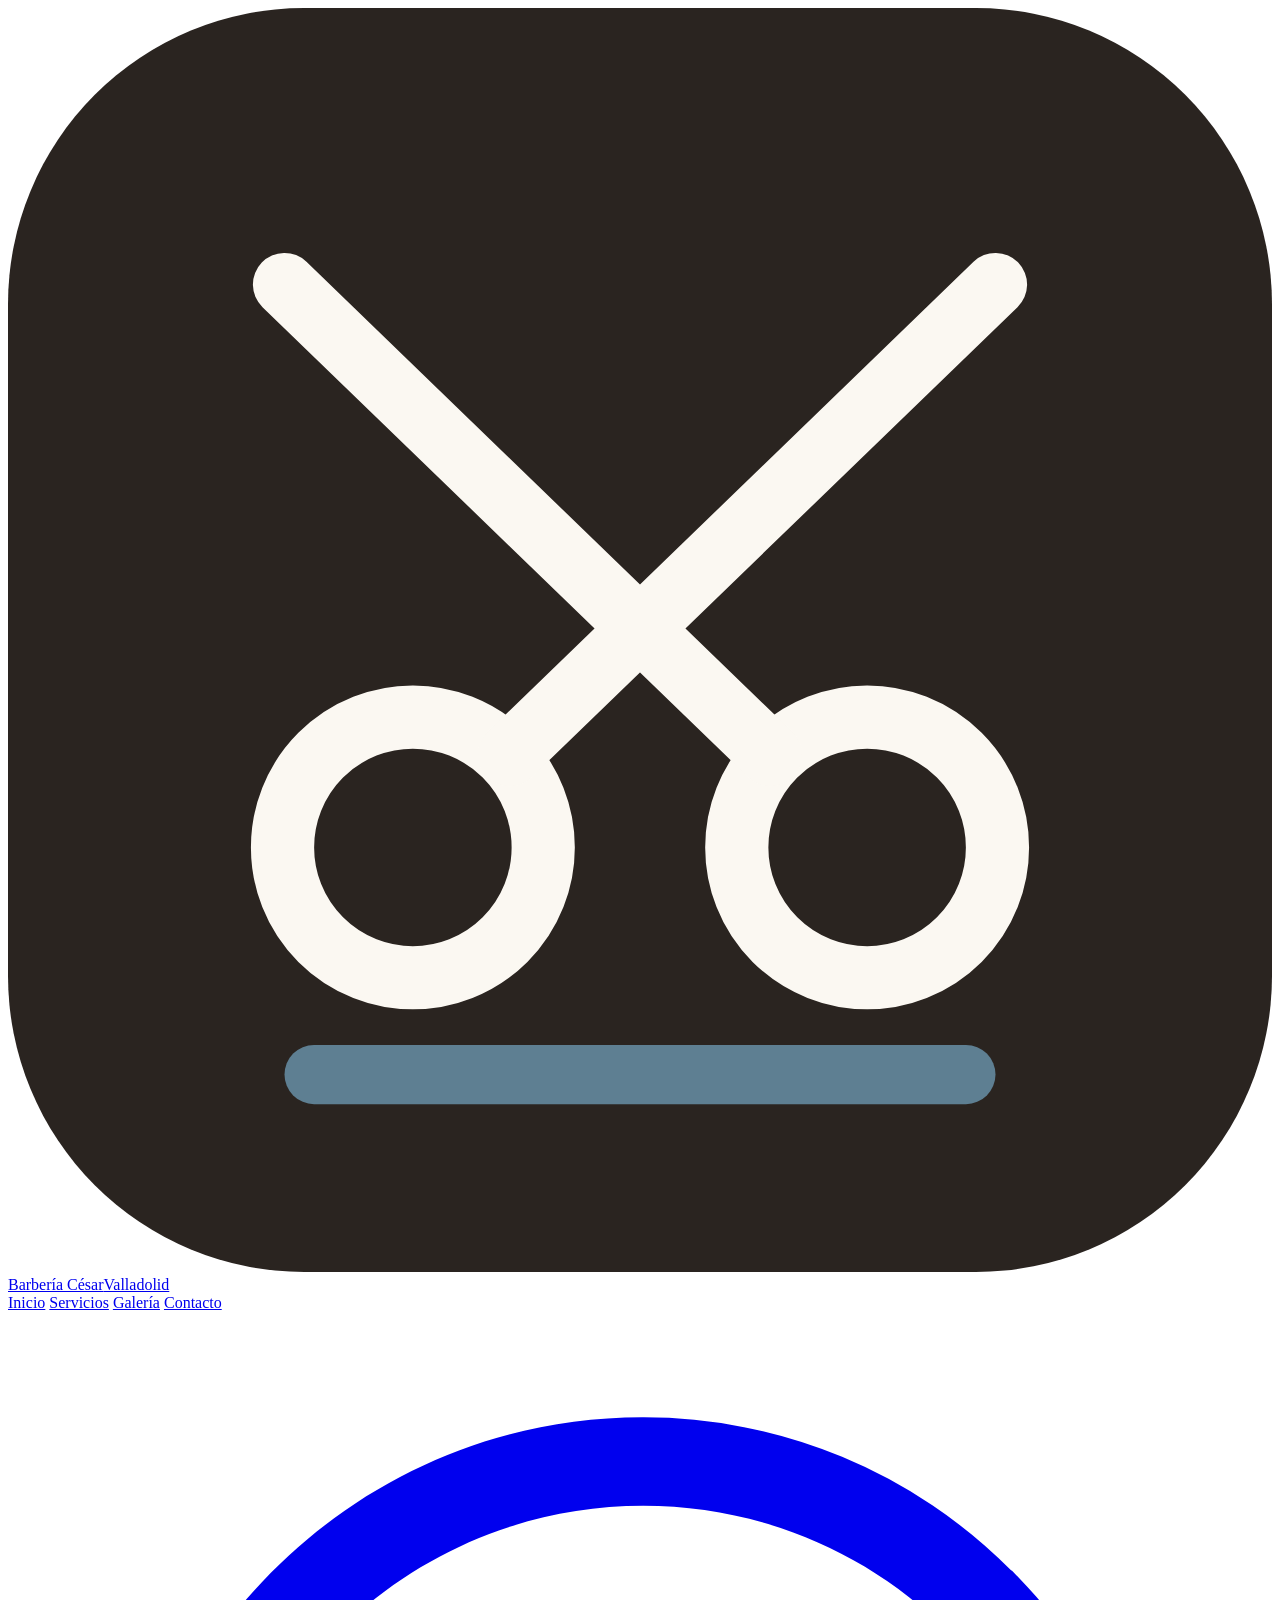
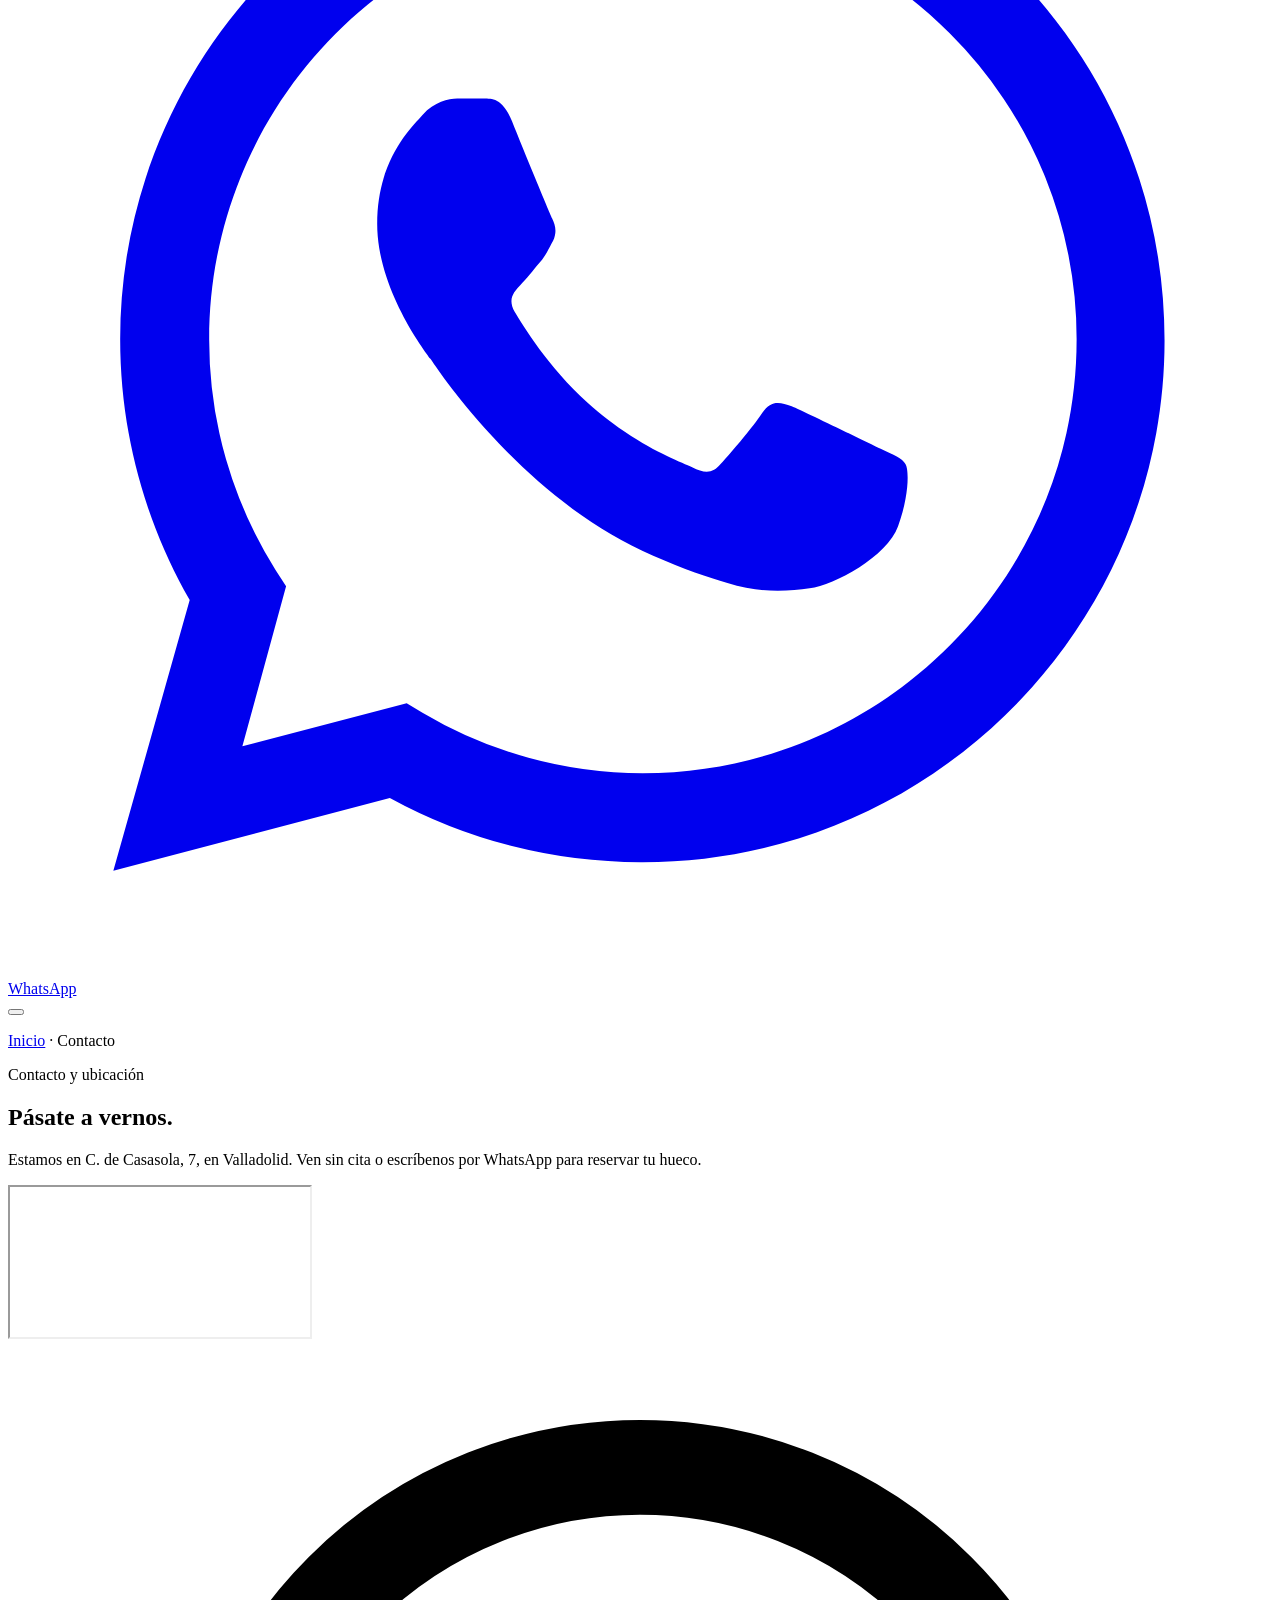
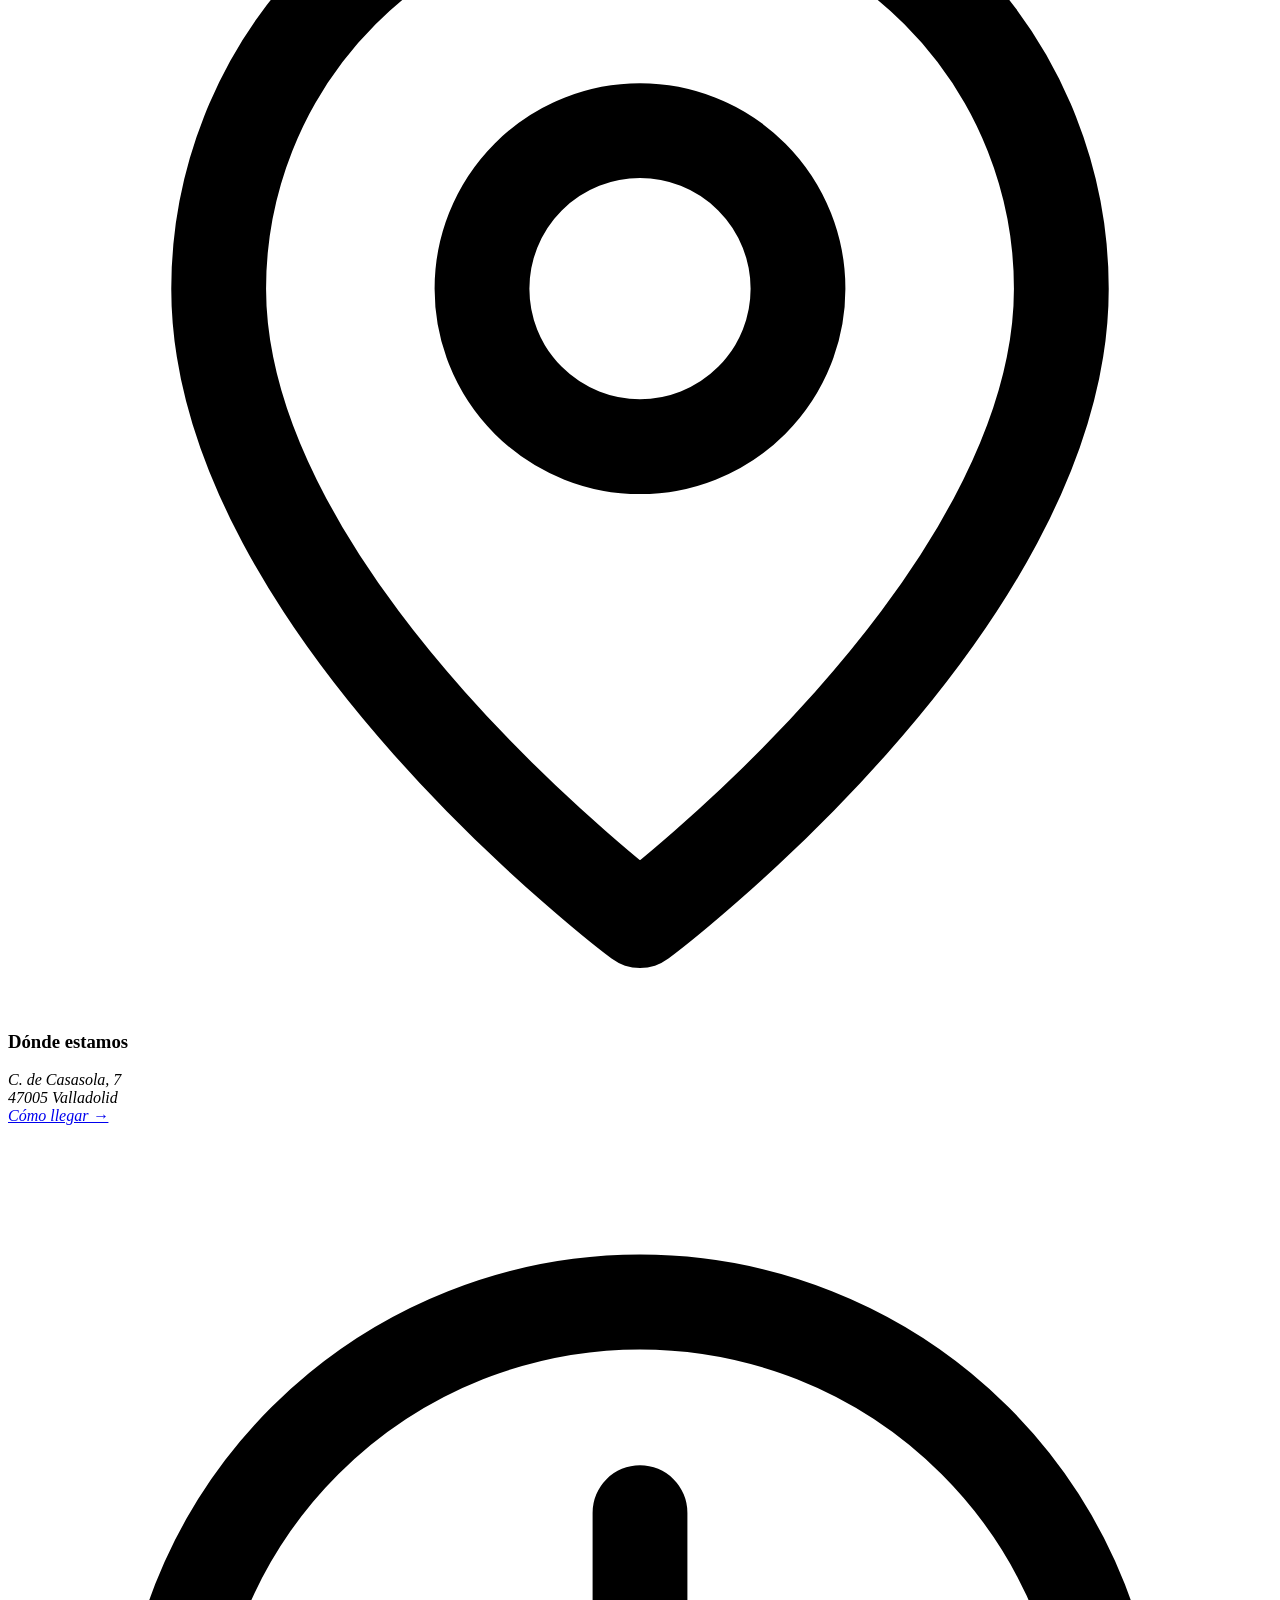
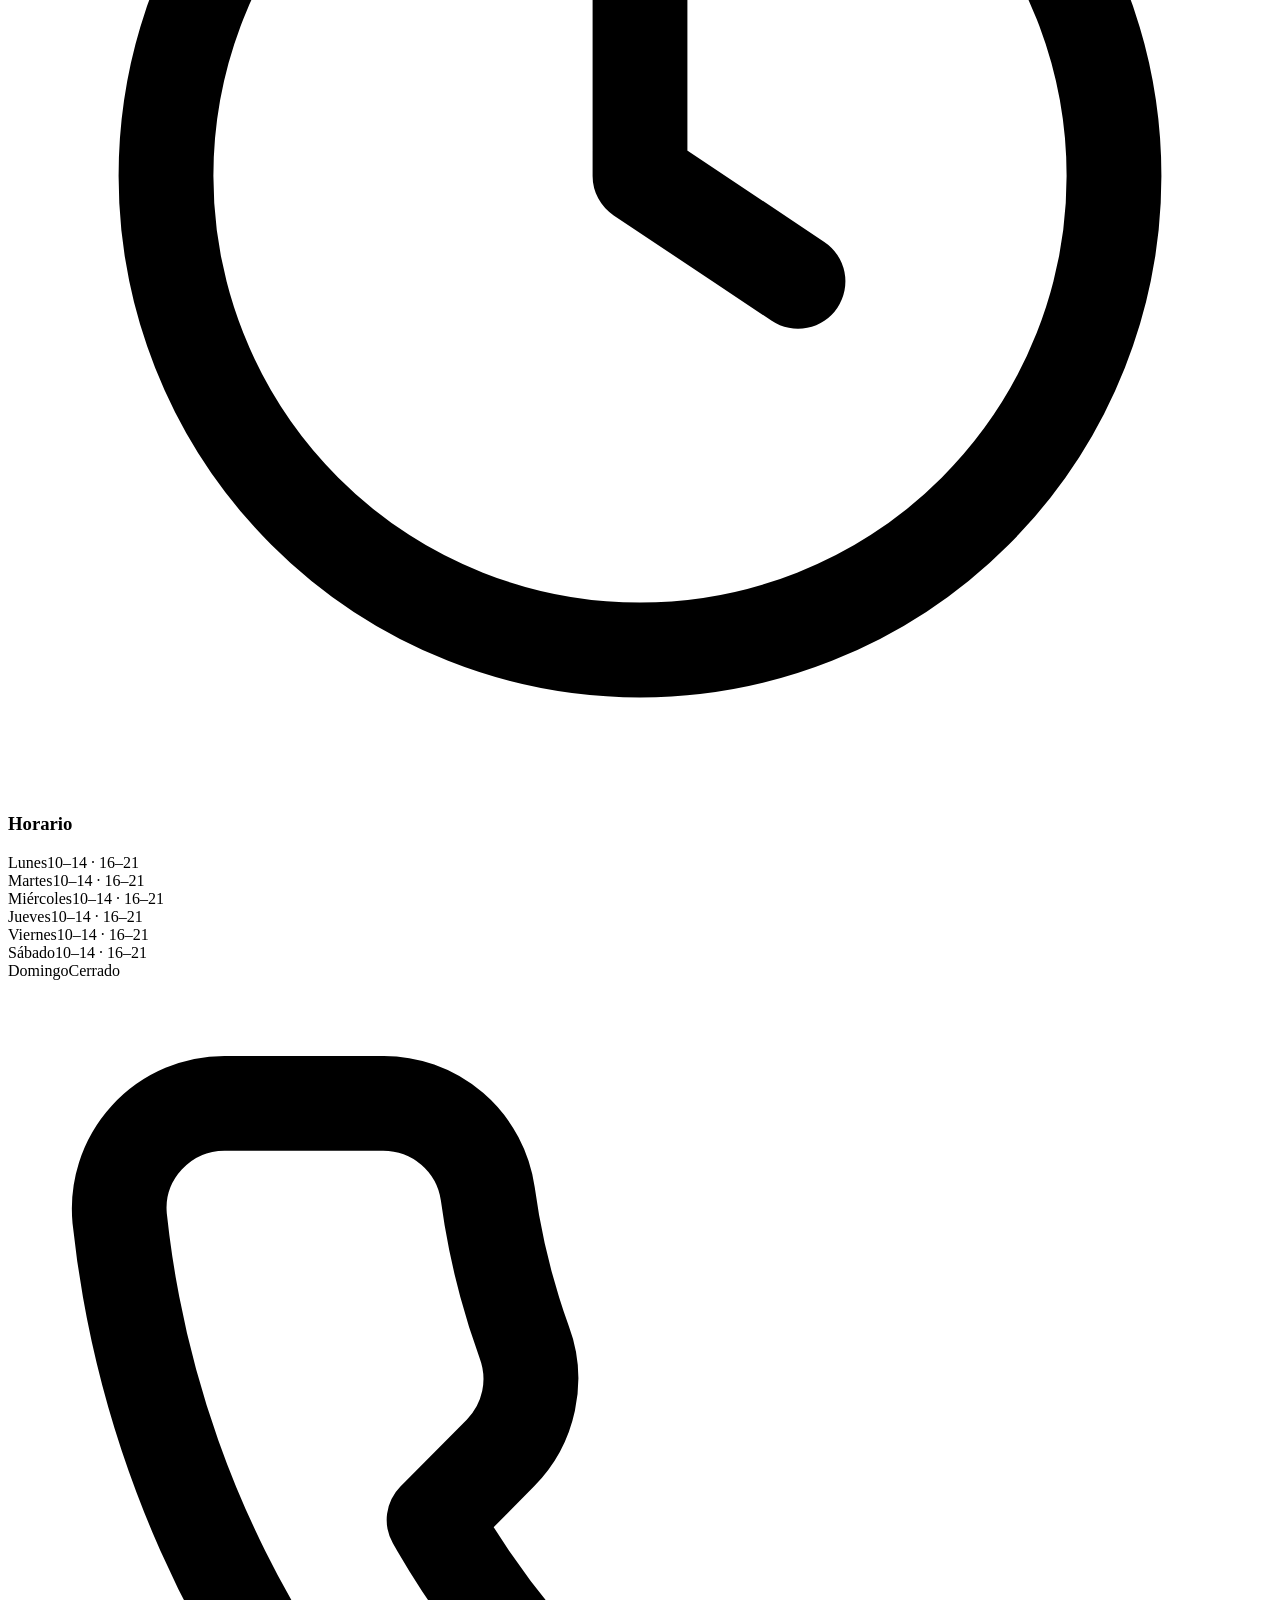
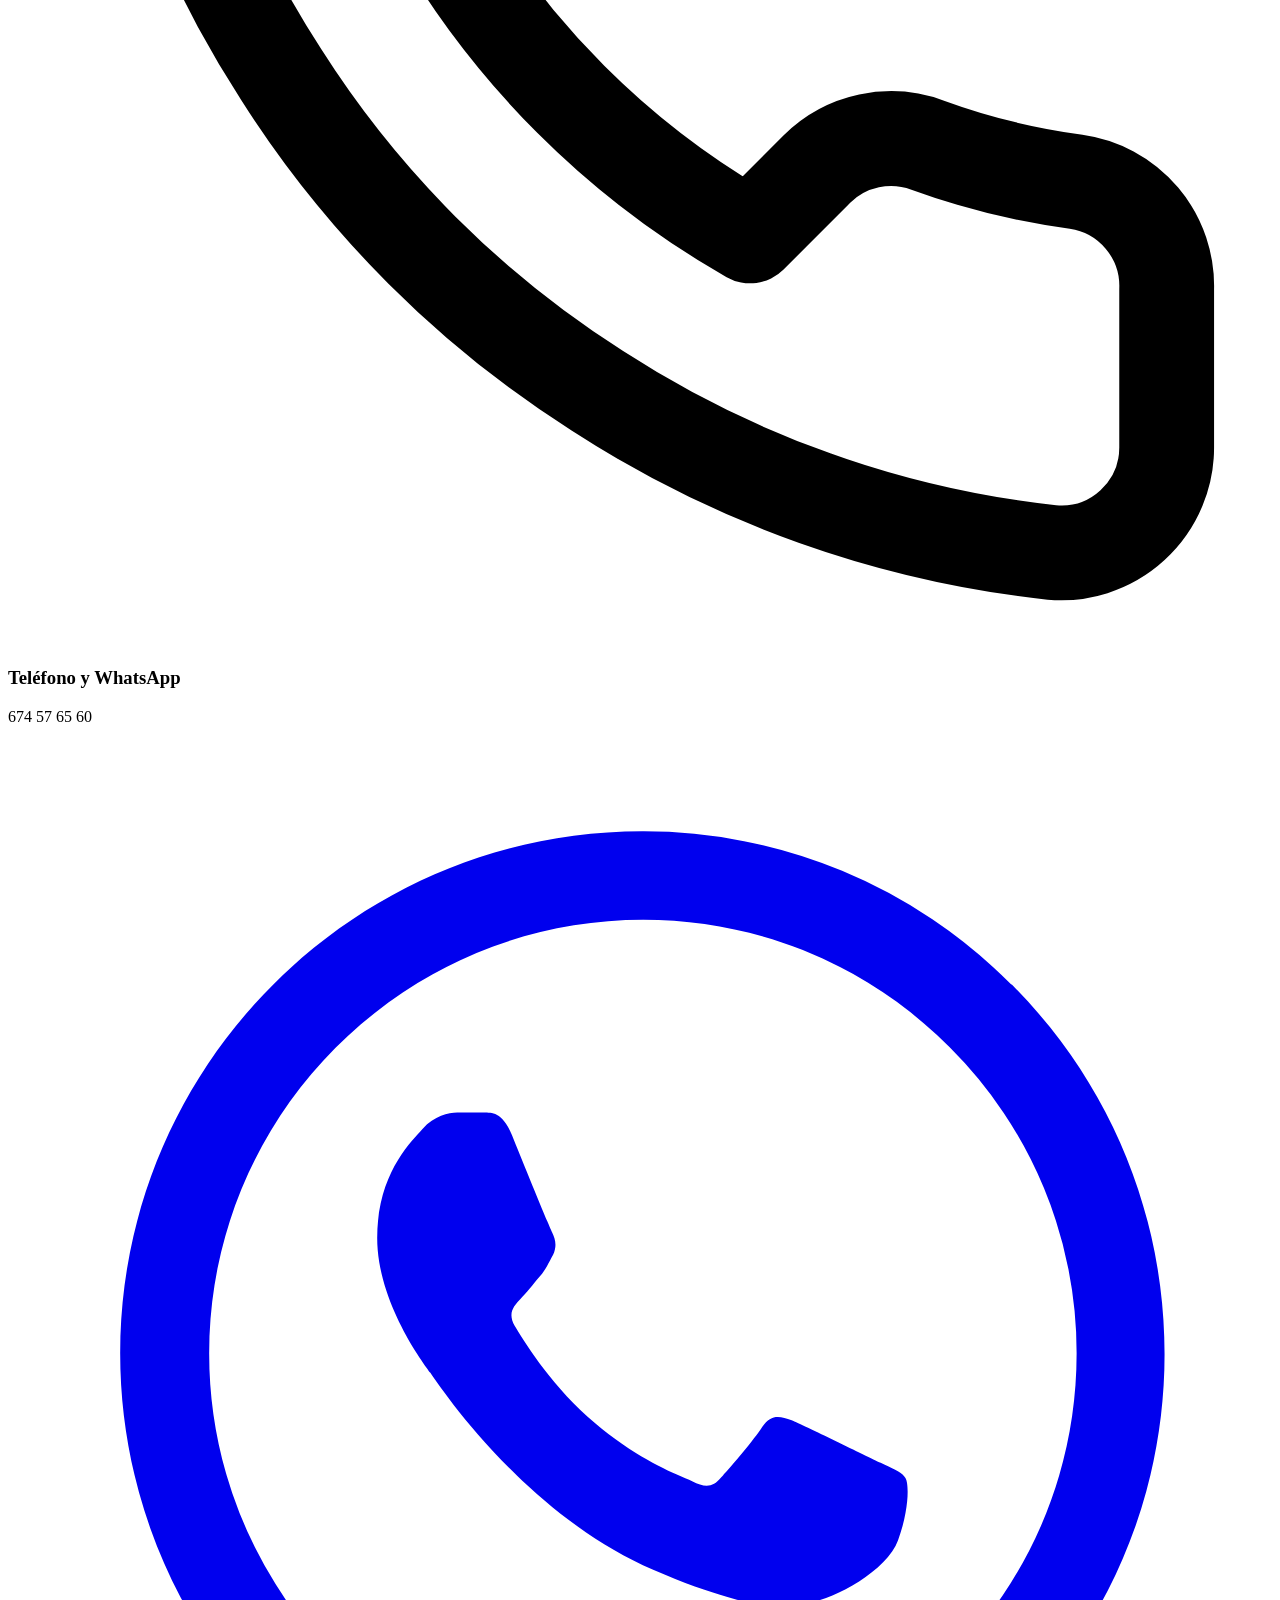
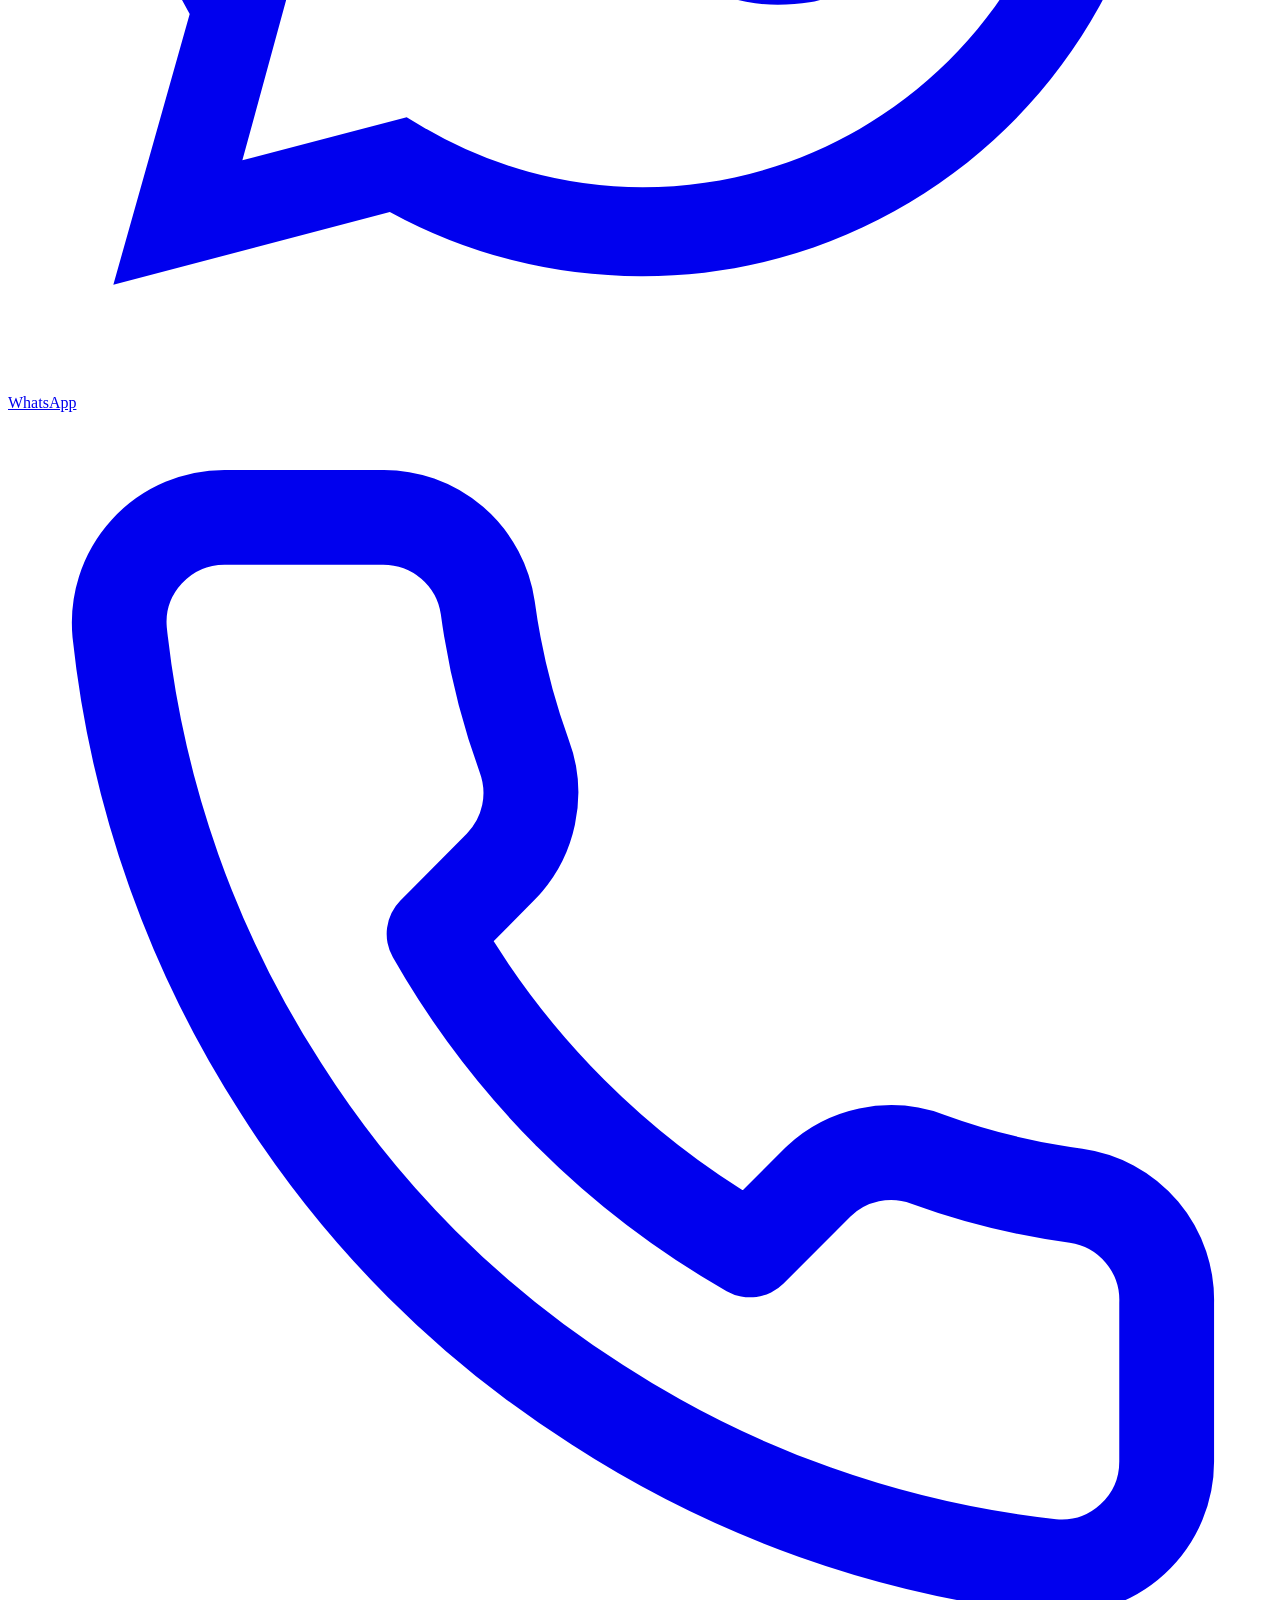
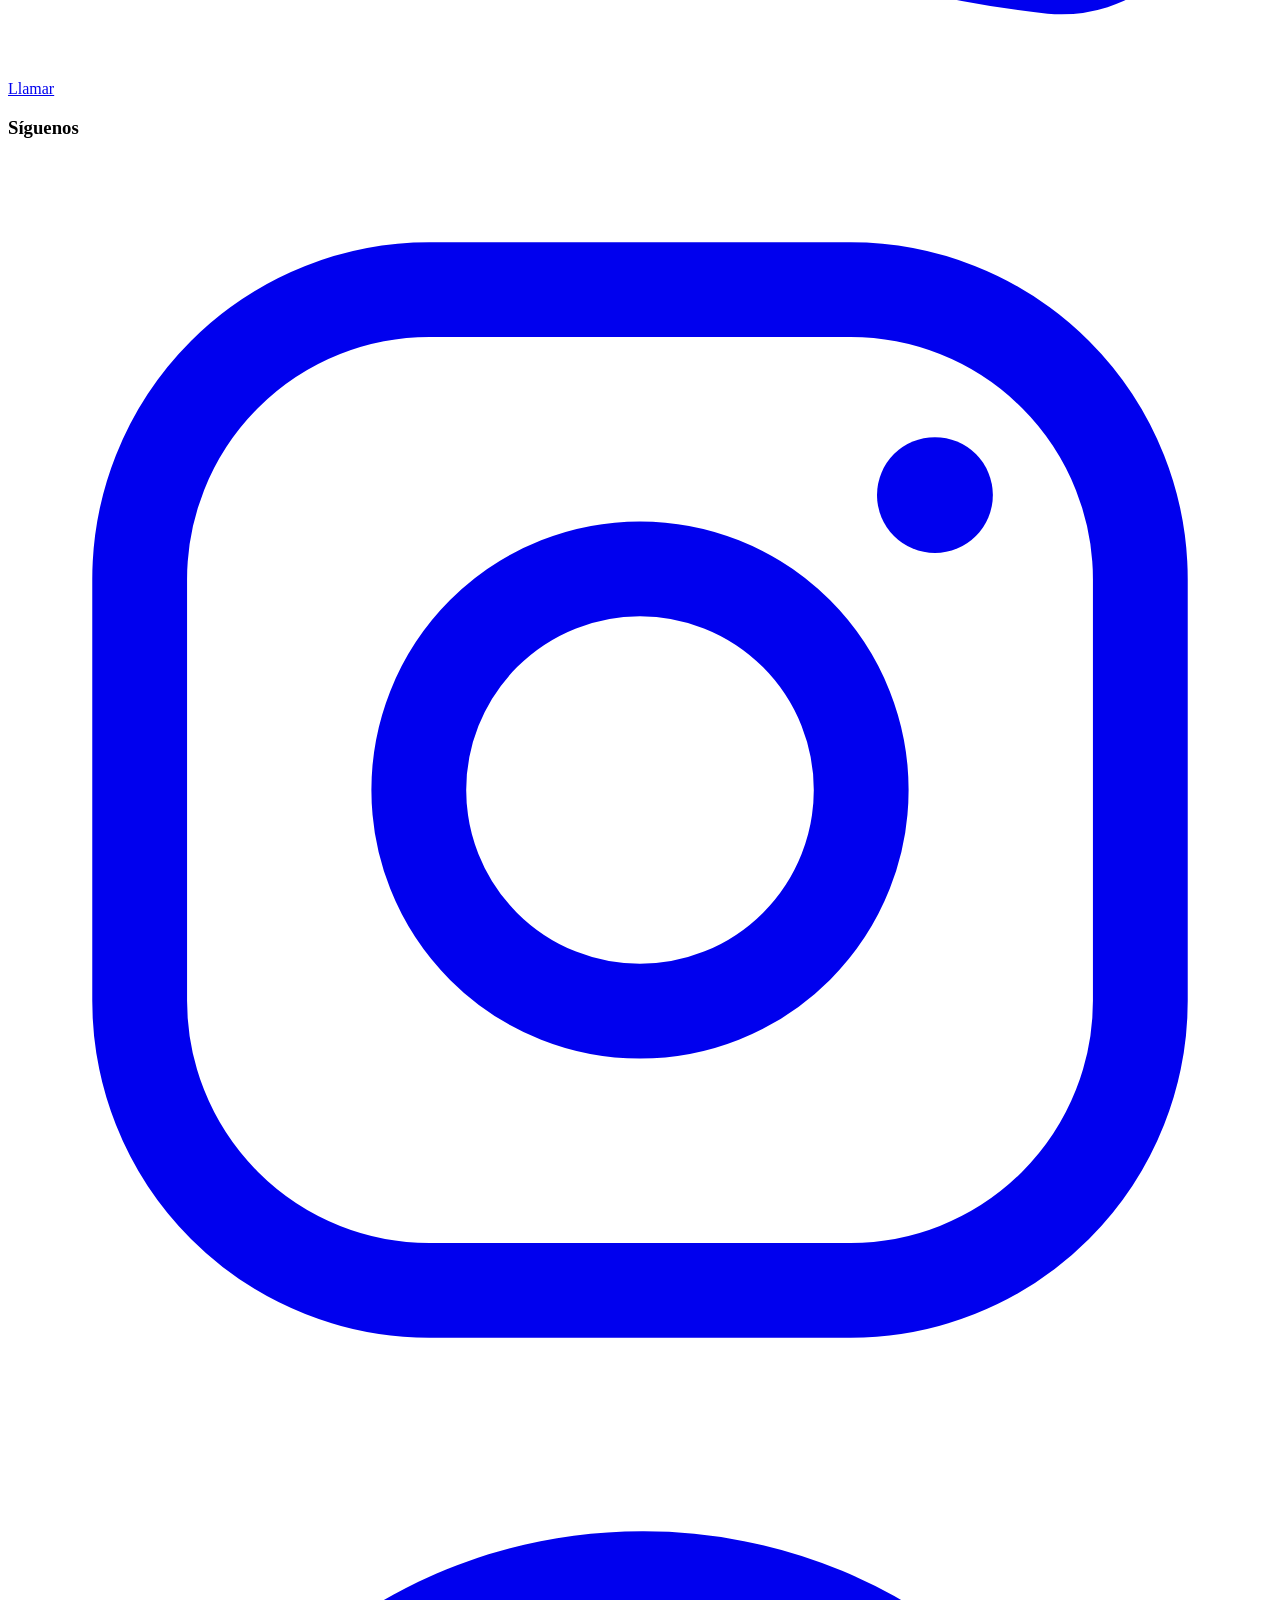
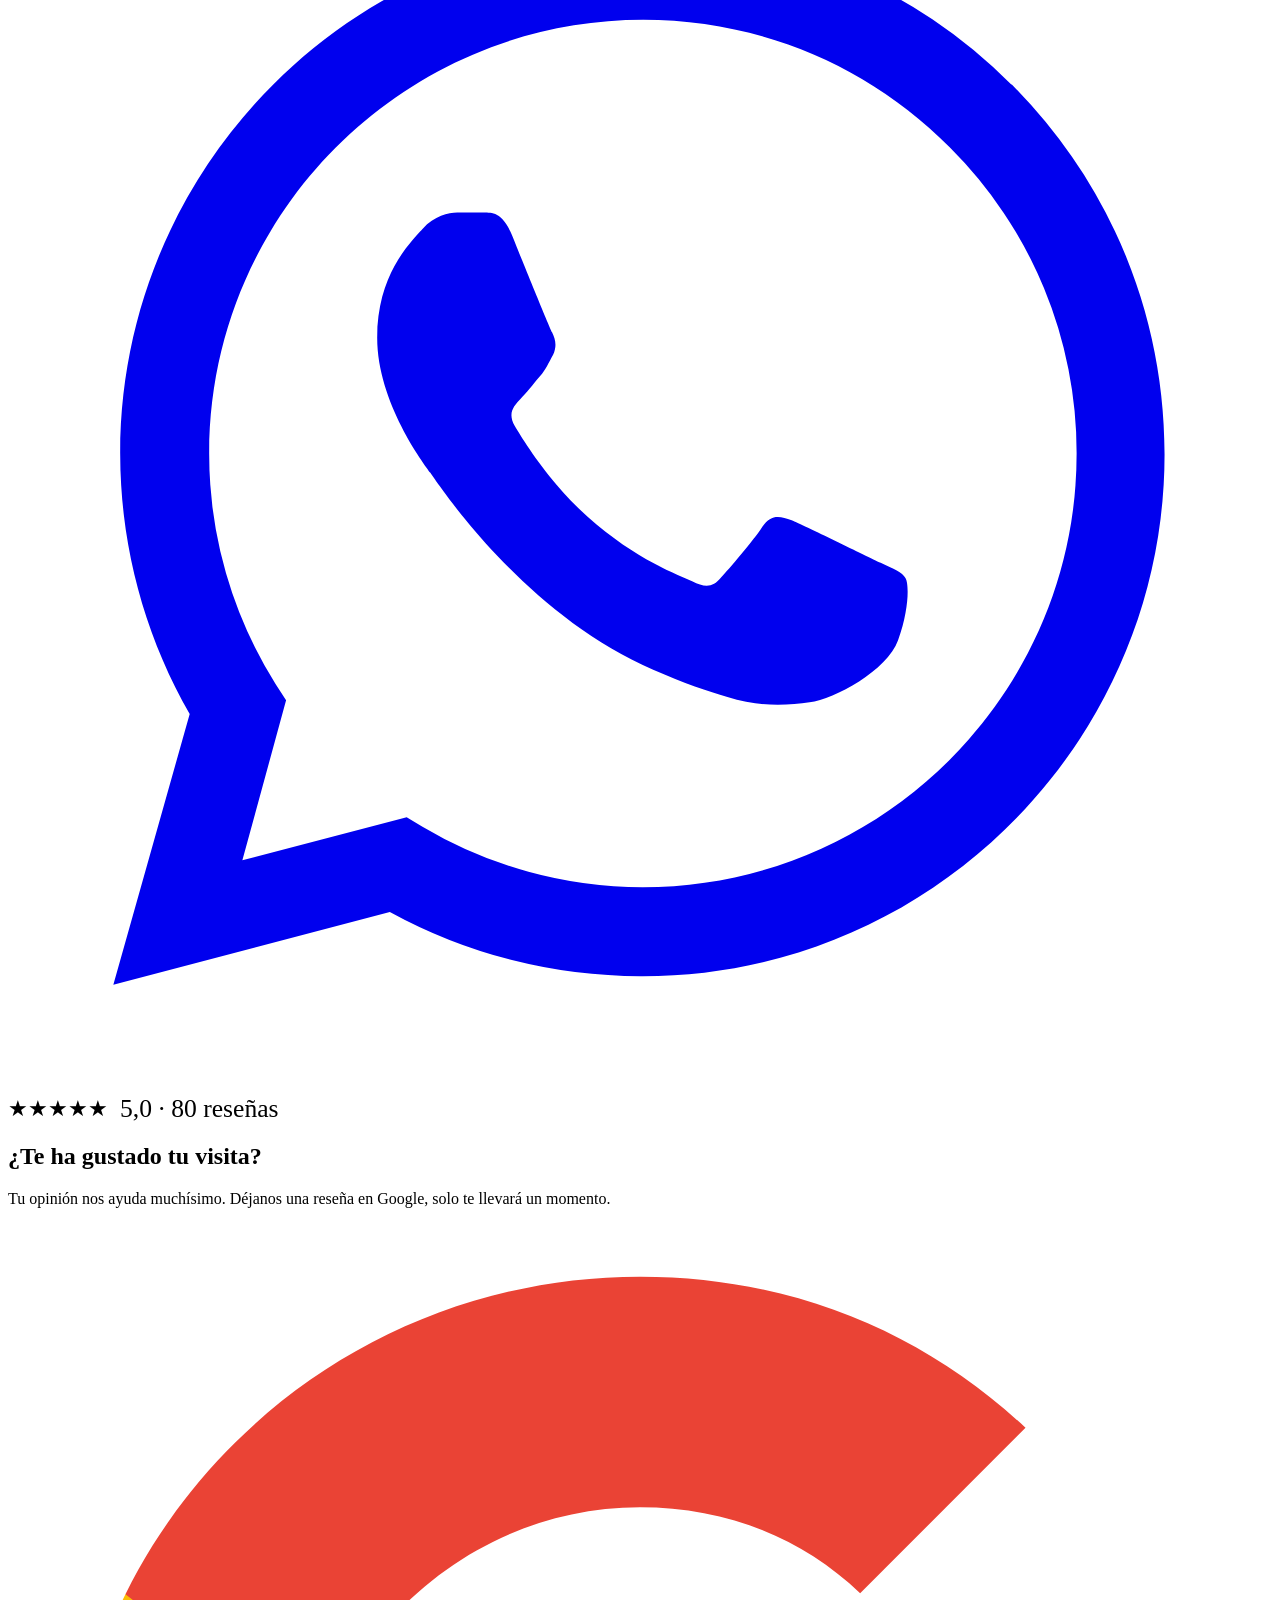
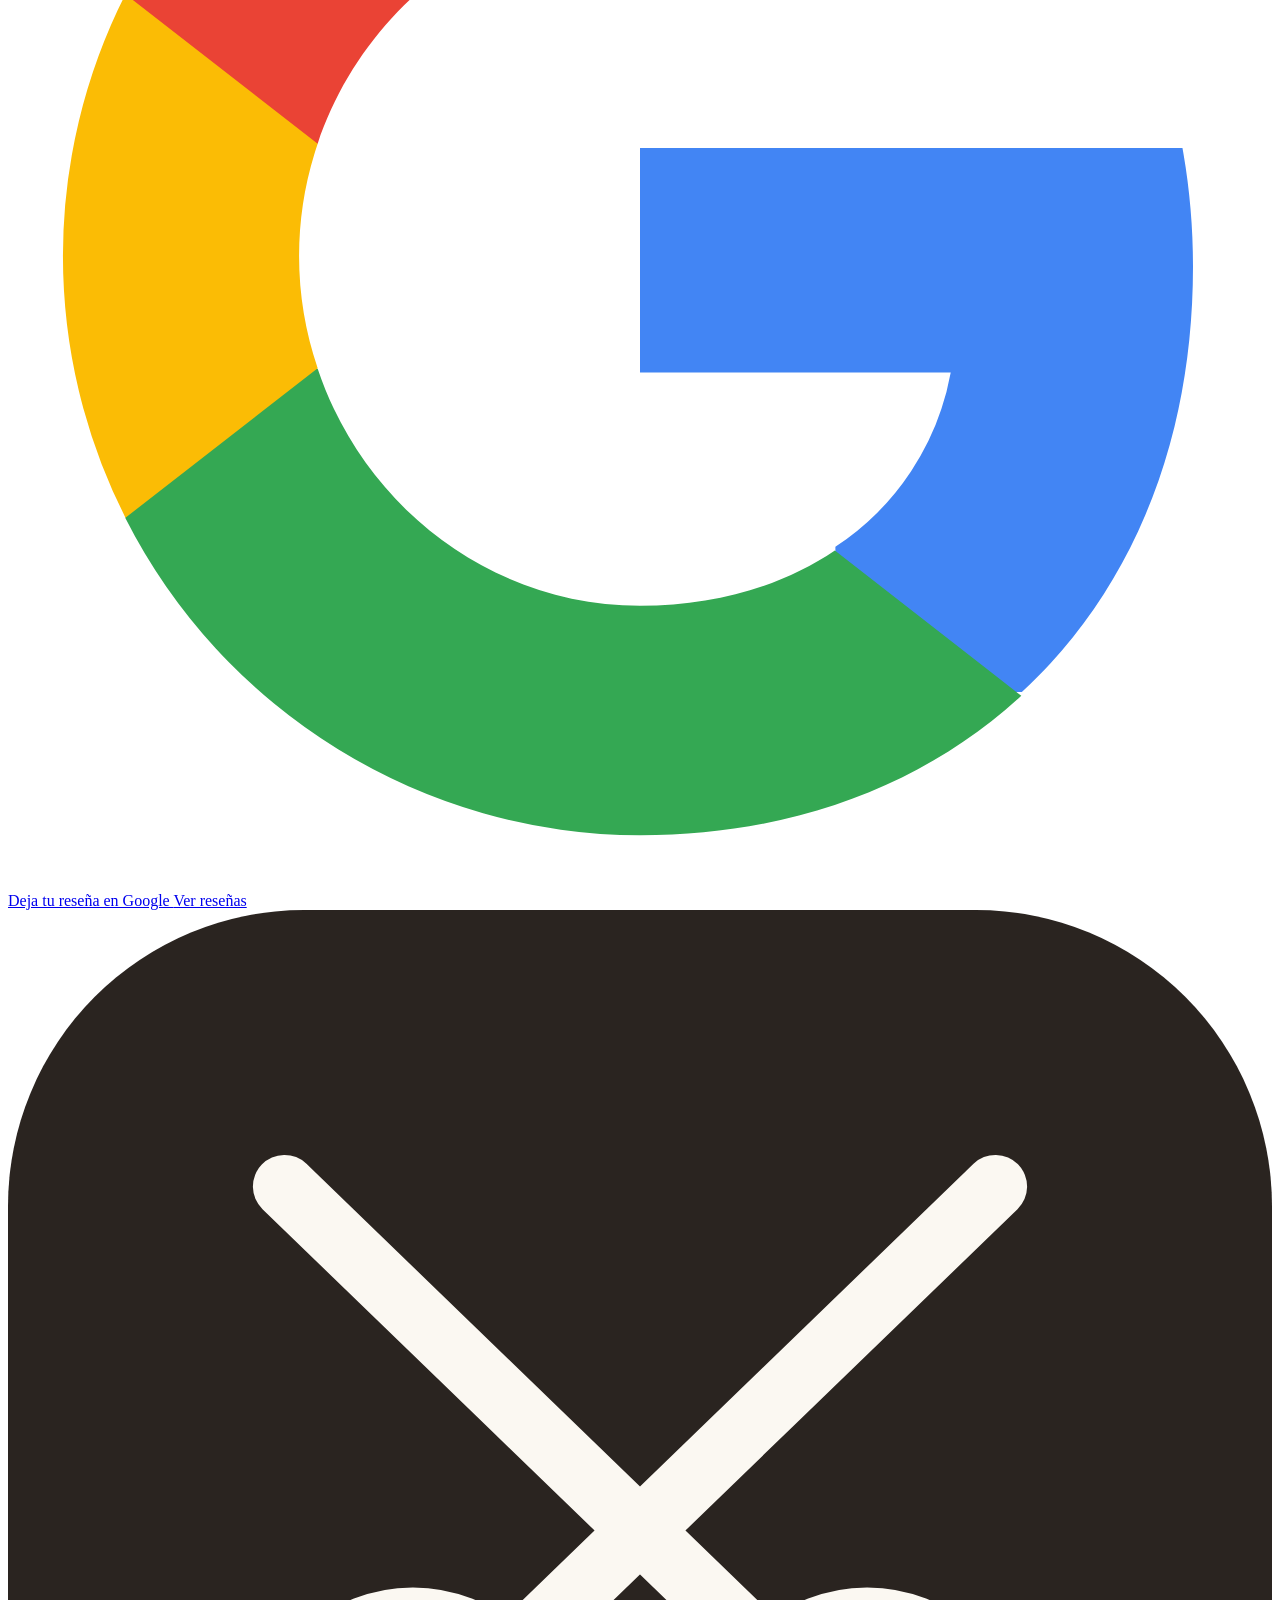
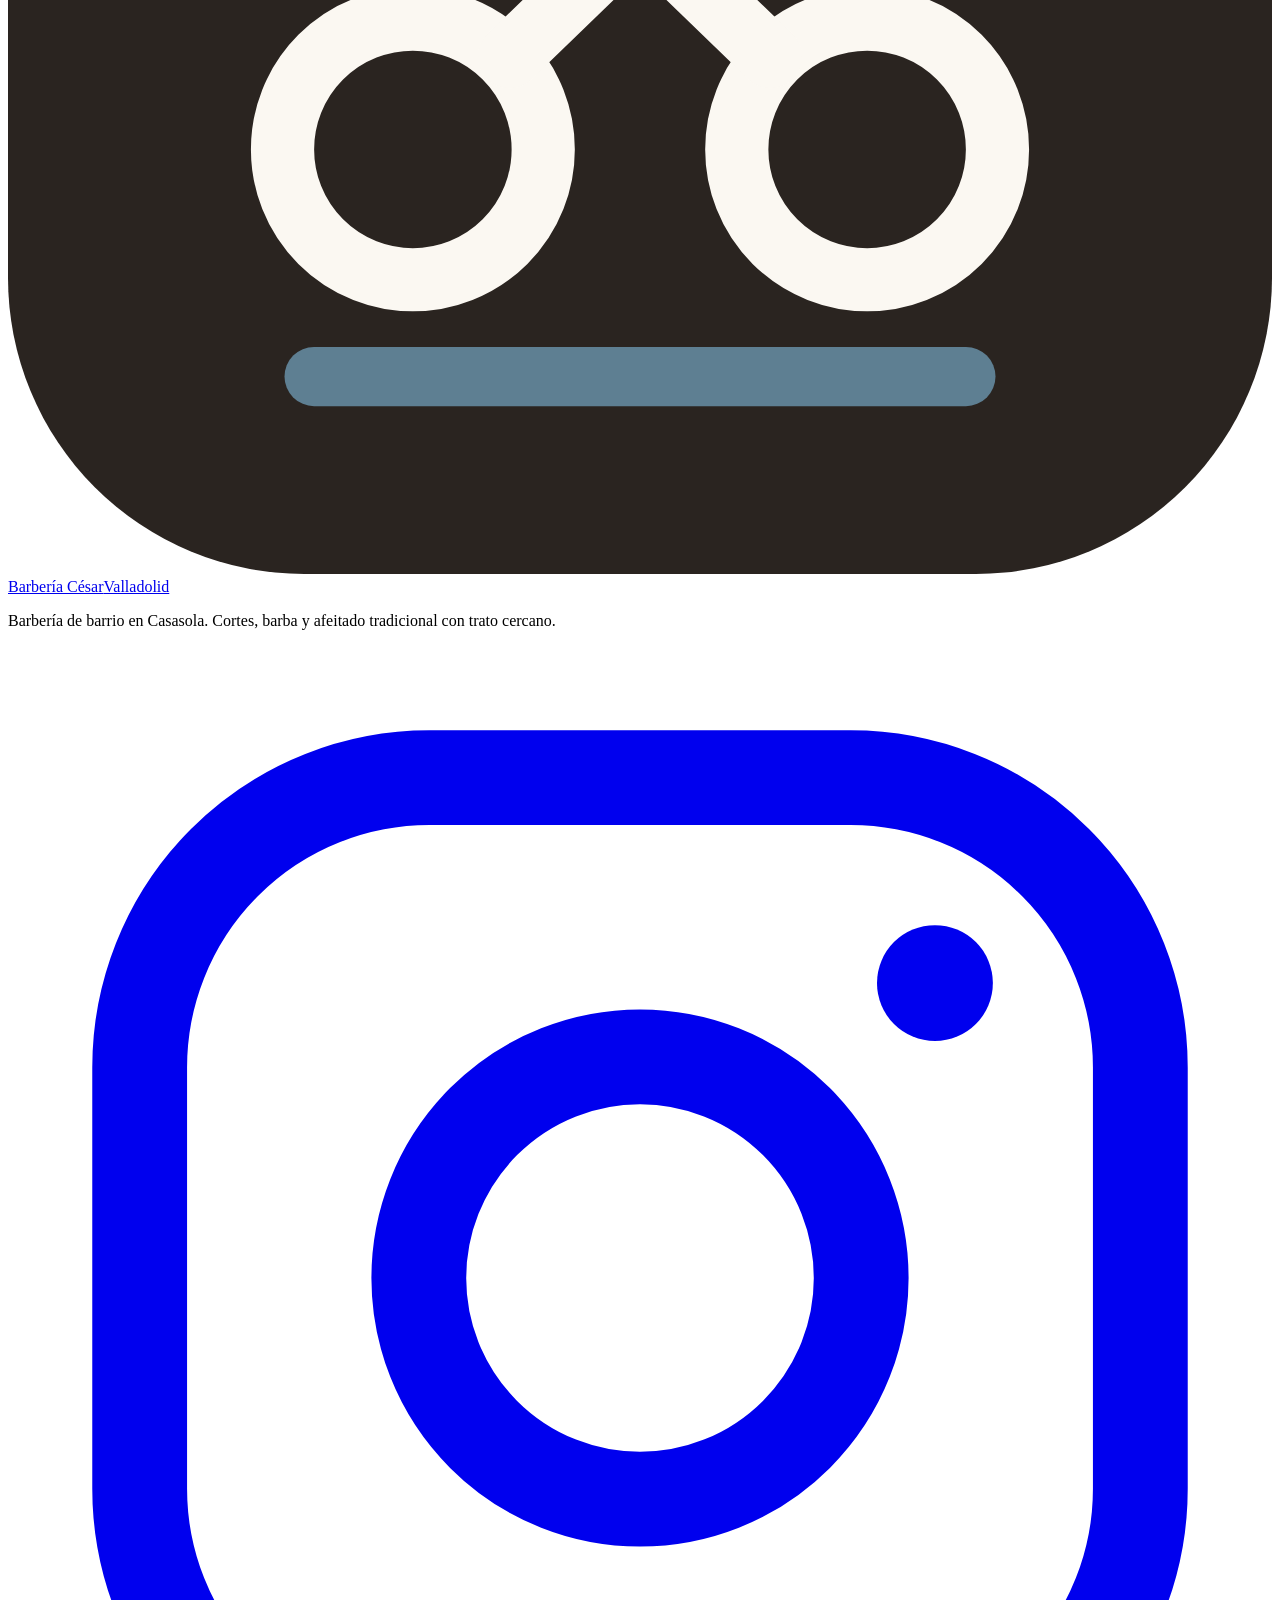
==== contacto.html @ ac02b458 "cesar" ====
<!DOCTYPE html>
<html lang="es">
<head>
<meta charset="UTF-8">
<meta name="viewport" content="width=device-width, initial-scale=1">
<title>Contacto · Barbería César Valladolid</title>
<meta name="description" content="Cómo llegar a Barbería César: C. de Casasola, 7, 47005 Valladolid. Horario, teléfono, WhatsApp y reseñas en Google.">
<link rel="icon" type="image/svg+xml" href="img/favicon.svg">
<link rel="preconnect" href="https://fonts.googleapis.com">
<link rel="preconnect" href="https://fonts.gstatic.com" crossorigin>
<script>document.documentElement.className+=" js";</script>
<link rel="stylesheet" href="css/styles.css">
</head>
<body>

<header class="site-header">
  <div class="header-inner">
    <a class="brand" href="index.html" aria-label="Barbería César — inicio">
      <svg class="brand__mark" viewBox="0 0 64 64" aria-hidden="true">
        <rect width="64" height="64" rx="15" fill="#2A2420"/>
        <g fill="none" stroke="#FBF8F2" stroke-width="3.2" stroke-linecap="round" stroke-linejoin="round">
          <circle cx="20.5" cy="42.5" r="6.6"/><circle cx="43.5" cy="42.5" r="6.6"/>
          <path d="M25.4 37.8 50 14M38.6 37.8 14 14"/>
        </g>
        <rect x="14" y="52.5" width="36" height="3" rx="1.5" fill="#5E7F92"/>
      </svg>
      <span class="brand__text"><span class="brand__name">Barbería César</span><span class="brand__sub">Valladolid</span></span>
    </a>
    <nav class="nav" id="site-nav" aria-label="Principal">
      <a href="index.html">Inicio</a>
      <a href="servicios.html">Servicios</a>
      <a href="galeria.html">Galería</a>
      <a href="contacto.html" class="is-active">Contacto</a>
    </nav>
    <div class="header-actions">
      <a class="btn btn--wa" href="https://wa.me/34674576560?text=Hola%2C%20quer%C3%ADa%20pedir%20cita%20en%20Barber%C3%ADa%20C%C3%A9sar" target="_blank" rel="noopener">
        <svg viewBox="0 0 24 24" aria-hidden="true" fill="currentColor"><path d="M19.05 4.91A9.82 9.82 0 0 0 12.04 2C6.58 2 2.13 6.45 2.13 11.91c0 1.75.46 3.45 1.32 4.95L2 22l5.25-1.38a9.9 9.9 0 0 0 4.79 1.22h.01c5.46 0 9.91-4.45 9.91-9.91 0-2.65-1.03-5.14-2.9-7.02zM12.05 20.15a8.2 8.2 0 0 1-4.18-1.15l-.3-.18-3.12.82.83-3.04-.2-.31a8.2 8.2 0 0 1-1.26-4.38c0-4.54 3.7-8.23 8.24-8.23 2.2 0 4.27.86 5.82 2.42a8.18 8.18 0 0 1 2.41 5.82c0 4.54-3.7 8.23-8.24 8.23zm4.52-6.16c-.25-.12-1.47-.72-1.69-.81-.23-.08-.39-.12-.56.13-.16.25-.64.81-.79.97-.14.17-.29.19-.54.06-.25-.12-1.05-.39-1.99-1.23-.74-.66-1.23-1.47-1.38-1.72-.14-.25-.01-.38.11-.51.11-.11.25-.29.37-.43.12-.14.16-.25.25-.41.08-.17.04-.31-.02-.43-.06-.12-.56-1.34-.76-1.84-.2-.48-.41-.42-.56-.43h-.48c-.17 0-.43.06-.66.31-.22.25-.86.85-.86 2.07 0 1.22.89 2.4 1.01 2.56.12.17 1.75 2.67 4.23 3.74.59.26 1.05.41 1.41.52.59.19 1.13.16 1.56.1.48-.07 1.47-.6 1.68-1.18.21-.58.21-1.07.14-1.18-.06-.11-.22-.17-.47-.29z"/></svg>
        <span class="btn-call-label">WhatsApp</span>
      </a>
    </div>
    <button class="nav-toggle" aria-label="Abrir menú" aria-controls="site-nav" aria-expanded="false"><span></span></button>
  </div>
</header>
<div class="nav-backdrop" aria-hidden="true"></div>

<main>

<section class="page-hero">
  <div class="wrap">
    <p class="breadcrumb reveal in"><a href="index.html">Inicio</a> · Contacto</p>
    <div class="reveal in">
      <span class="eyebrow">Contacto y ubicación</span>
      <h1>Pásate a vernos.</h1>
      <p class="lead">Estamos en C. de Casasola, 7, en Valladolid. Ven sin cita o escríbenos por WhatsApp para reservar tu hueco.</p>
    </div>
  </div>
</section>

<section class="section" style="padding-top:var(--s4)">
  <div class="wrap">
    <div class="contact-grid">
      <div class="map-card reveal">
        <iframe
          title="Mapa de Barbería César en C. de Casasola, 7, Valladolid"
          src="https://www.google.com/maps?q=Barber%C3%ADa%20Profesional%20Cesar%2C%20C.%20de%20Casasola%2C%207%2C%2047005%20Valladolid&z=16&output=embed"
          loading="lazy" referrerpolicy="no-referrer-when-downgrade" allowfullscreen></iframe>
      </div>

      <div class="info-card reveal" data-d="1">
        <div class="info-block">
          <h3>
            <svg viewBox="0 0 24 24" aria-hidden="true" fill="none" stroke="currentColor" stroke-width="1.8" stroke-linecap="round" stroke-linejoin="round"><path d="M20 10c0 6-8 12-8 12s-8-6-8-12a8 8 0 0 1 16 0z"/><circle cx="12" cy="10" r="3"/></svg>
            Dónde estamos
          </h3>
          <address class="addr">
            C. de Casasola, 7<br>47005 Valladolid<br>
            <a href="https://www.google.com/maps/dir/?api=1&destination=Barber%C3%ADa%20Profesional%20Cesar%20Casasola%207%20Valladolid&destination_place_id=ChIJ3dQNRzgTRw0RWddzvjL9yX8" target="_blank" rel="noopener">Cómo llegar →</a>
          </address>
        </div>

        <div class="info-block">
          <h3>
            <svg viewBox="0 0 24 24" aria-hidden="true" fill="none" stroke="currentColor" stroke-width="1.8" stroke-linecap="round" stroke-linejoin="round"><circle cx="12" cy="12" r="9"/><path d="M12 7v5l3 2"/></svg>
            Horario
          </h3>
          <div class="info-line"><span>Lunes</span><span>10–14 · 16–21</span></div>
          <div class="info-line"><span>Martes</span><span>10–14 · 16–21</span></div>
          <div class="info-line"><span>Miércoles</span><span>10–14 · 16–21</span></div>
          <div class="info-line"><span>Jueves</span><span>10–14 · 16–21</span></div>
          <div class="info-line"><span>Viernes</span><span>10–14 · 16–21</span></div>
          <div class="info-line"><span>Sábado</span><span>10–14 · 16–21</span></div>
          <div class="info-line is-closed"><span>Domingo</span><span>Cerrado</span></div>
        </div>

        <div class="info-block">
          <h3>
            <svg viewBox="0 0 24 24" aria-hidden="true" fill="none" stroke="currentColor" stroke-width="1.8" stroke-linecap="round" stroke-linejoin="round"><path d="M22 16.92v3a2 2 0 0 1-2.18 2 19.8 19.8 0 0 1-8.63-3.07 19.5 19.5 0 0 1-6-6 19.8 19.8 0 0 1-3.07-8.67A2 2 0 0 1 4.11 2h3a2 2 0 0 1 2 1.72c.13.96.36 1.9.69 2.81a2 2 0 0 1-.45 2.11L8.09 9.91a16 16 0 0 0 6 6l1.27-1.27a2 2 0 0 1 2.11-.45c.9.33 1.85.56 2.81.69A2 2 0 0 1 22 16.92z"/></svg>
            Teléfono y WhatsApp
          </h3>
          <p style="margin-bottom:var(--s2);color:var(--ink-2)">674 57 65 60</p>
          <div class="contact-actions">
            <a class="btn btn--wa" href="https://wa.me/34674576560?text=Hola%2C%20quer%C3%ADa%20pedir%20cita%20en%20Barber%C3%ADa%20C%C3%A9sar" target="_blank" rel="noopener">
              <svg viewBox="0 0 24 24" aria-hidden="true" fill="currentColor"><path d="M19.05 4.91A9.82 9.82 0 0 0 12.04 2C6.58 2 2.13 6.45 2.13 11.91c0 1.75.46 3.45 1.32 4.95L2 22l5.25-1.38a9.9 9.9 0 0 0 4.79 1.22h.01c5.46 0 9.91-4.45 9.91-9.91 0-2.65-1.03-5.14-2.9-7.02zM12.05 20.15a8.2 8.2 0 0 1-4.18-1.15l-.3-.18-3.12.82.83-3.04-.2-.31a8.2 8.2 0 0 1-1.26-4.38c0-4.54 3.7-8.23 8.24-8.23 2.2 0 4.27.86 5.82 2.42a8.18 8.18 0 0 1 2.41 5.82c0 4.54-3.7 8.23-8.24 8.23zm4.52-6.16c-.25-.12-1.47-.72-1.69-.81-.23-.08-.39-.12-.56.13-.16.25-.64.81-.79.97-.14.17-.29.19-.54.06-.25-.12-1.05-.39-1.99-1.23-.74-.66-1.23-1.47-1.38-1.72-.14-.25-.01-.38.11-.51.11-.11.25-.29.37-.43.12-.14.16-.25.25-.41.08-.17.04-.31-.02-.43-.06-.12-.56-1.34-.76-1.84-.2-.48-.41-.42-.56-.43h-.48c-.17 0-.43.06-.66.31-.22.25-.86.85-.86 2.07 0 1.22.89 2.4 1.01 2.56.12.17 1.75 2.67 4.23 3.74.59.26 1.05.41 1.41.52.59.19 1.13.16 1.56.1.48-.07 1.47-.6 1.68-1.18.21-.58.21-1.07.14-1.18-.06-.11-.22-.17-.47-.29z"/></svg>
              WhatsApp
            </a>
            <a class="btn btn--dark" href="tel:+34674576560">
              <svg viewBox="0 0 24 24" aria-hidden="true" fill="none" stroke="currentColor" stroke-width="1.8" stroke-linecap="round" stroke-linejoin="round"><path d="M22 16.92v3a2 2 0 0 1-2.18 2 19.8 19.8 0 0 1-8.63-3.07 19.5 19.5 0 0 1-6-6 19.8 19.8 0 0 1-3.07-8.67A2 2 0 0 1 4.11 2h3a2 2 0 0 1 2 1.72c.13.96.36 1.9.69 2.81a2 2 0 0 1-.45 2.11L8.09 9.91a16 16 0 0 0 6 6l1.27-1.27a2 2 0 0 1 2.11-.45c.9.33 1.85.56 2.81.69A2 2 0 0 1 22 16.92z"/></svg>
              Llamar
            </a>
          </div>
        </div>

        <div class="info-block">
          <h3>Síguenos</h3>
          <!-- REDES SOCIALES — reemplaza el enlace de Instagram por tu usuario real -->
          <div class="socials">
            <a class="social-btn social-btn--ig" href="https://instagram.com/" target="_blank" rel="noopener" aria-label="Instagram de Barbería César">
              <svg viewBox="0 0 24 24" aria-hidden="true" fill="none" stroke="currentColor" stroke-width="1.8" stroke-linecap="round" stroke-linejoin="round"><rect x="2.5" y="2.5" width="19" height="19" rx="5.5"/><circle cx="12" cy="12" r="4.2"/><circle cx="17.6" cy="6.4" r="1.1" fill="currentColor" stroke="none"/></svg>
            </a>
            <a class="social-btn social-btn--wa" href="https://wa.me/34674576560" target="_blank" rel="noopener" aria-label="WhatsApp de Barbería César">
              <svg viewBox="0 0 24 24" aria-hidden="true" fill="currentColor"><path d="M19.05 4.91A9.82 9.82 0 0 0 12.04 2C6.58 2 2.13 6.45 2.13 11.91c0 1.75.46 3.45 1.32 4.95L2 22l5.25-1.38a9.9 9.9 0 0 0 4.79 1.22h.01c5.46 0 9.91-4.45 9.91-9.91 0-2.65-1.03-5.14-2.9-7.02zM12.05 20.15a8.2 8.2 0 0 1-4.18-1.15l-.3-.18-3.12.82.83-3.04-.2-.31a8.2 8.2 0 0 1-1.26-4.38c0-4.54 3.7-8.23 8.24-8.23 2.2 0 4.27.86 5.82 2.42a8.18 8.18 0 0 1 2.41 5.82c0 4.54-3.7 8.23-8.24 8.23zm4.52-6.16c-.25-.12-1.47-.72-1.69-.81-.23-.08-.39-.12-.56.13-.16.25-.64.81-.79.97-.14.17-.29.19-.54.06-.25-.12-1.05-.39-1.99-1.23-.74-.66-1.23-1.47-1.38-1.72-.14-.25-.01-.38.11-.51.11-.11.25-.29.37-.43.12-.14.16-.25.25-.41.08-.17.04-.31-.02-.43-.06-.12-.56-1.34-.76-1.84-.2-.48-.41-.42-.56-.43h-.48c-.17 0-.43.06-.66.31-.22.25-.86.85-.86 2.07 0 1.22.89 2.4 1.01 2.56.12.17 1.75 2.67 4.23 3.74.59.26 1.05.41 1.41.52.59.19 1.13.16 1.56.1.48-.07 1.47-.6 1.68-1.18.21-.58.21-1.07.14-1.18-.06-.11-.22-.17-.47-.29z"/></svg>
            </a>
          </div>
        </div>
      </div>
    </div>
  </div>
</section>

<!-- Reseñas Google -->
<section class="section section--tint" style="padding-top:0">
  <div class="wrap">
    <div class="cta-band reveal">
      <div class="cta-band__stripe" aria-hidden="true"></div>
      <div class="cta-band__inner">
        <div style="display:inline-flex;align-items:center;gap:.75rem;margin-bottom:var(--s2)">
          <span class="stars" aria-hidden="true" style="font-size:1.4rem">★★★★★</span>
          <span style="font-family:var(--serif);font-size:1.6rem">5,0 · 80 reseñas</span>
        </div>
        <h2>¿Te ha gustado tu visita?</h2>
        <p>Tu opinión nos ayuda muchísimo. Déjanos una reseña en Google, solo te llevará un momento.</p>
        <div class="btn-row">
          <a class="btn btn--light" href="https://search.google.com/local/writereview?placeid=ChIJ3dQNRzgTRw0RWddzvjL9yX8" target="_blank" rel="noopener">
            <svg viewBox="0 0 24 24" aria-hidden="true"><path fill="#4285F4" d="M22.5 12.2c0-.78-.07-1.53-.2-2.25H12v4.26h5.9a5.04 5.04 0 0 1-2.19 3.31v2.76h3.54c2.07-1.91 3.25-4.72 3.25-8.08z"/><path fill="#34A853" d="M12 23c2.95 0 5.43-.98 7.24-2.65l-3.54-2.76c-.98.66-2.23 1.05-3.7 1.05-2.85 0-5.26-1.92-6.12-4.5H2.23v2.84A10.99 10.99 0 0 0 12 23z"/><path fill="#FBBC05" d="M5.88 14.13a6.6 6.6 0 0 1 0-4.26V7.03H2.23a11 11 0 0 0 0 9.94l3.65-2.84z"/><path fill="#EA4335" d="M12 5.38c1.6 0 3.05.55 4.18 1.63l3.14-3.14C17.43 2.1 14.95 1 12 1 7.7 1 3.99 3.47 2.23 7.03l3.65 2.84C6.74 7.3 9.15 5.38 12 5.38z"/></svg>
            Deja tu reseña en Google
          </a>
          <a class="btn btn--ghost" href="https://www.google.com/maps/place/?q=place_id:ChIJ3dQNRzgTRw0RWddzvjL9yX8" target="_blank" rel="noopener">Ver reseñas</a>
        </div>
      </div>
    </div>
  </div>
</section>

</main>

<footer class="site-footer">
  <div class="wrap">
    <div class="footer-grid">
      <div class="footer-brand">
        <a class="brand" href="index.html" aria-label="Barbería César — inicio">
          <svg class="brand__mark" viewBox="0 0 64 64" aria-hidden="true">
            <rect width="64" height="64" rx="15" fill="#2A2420"/>
            <g fill="none" stroke="#FBF8F2" stroke-width="3.2" stroke-linecap="round" stroke-linejoin="round">
              <circle cx="20.5" cy="42.5" r="6.6"/><circle cx="43.5" cy="42.5" r="6.6"/>
              <path d="M25.4 37.8 50 14M38.6 37.8 14 14"/>
            </g>
            <rect x="14" y="52.5" width="36" height="3" rx="1.5" fill="#5E7F92"/>
          </svg>
          <span class="brand__text"><span class="brand__name">Barbería César</span><span class="brand__sub">Valladolid</span></span>
        </a>
        <p>Barbería de barrio en Casasola. Cortes, barba y afeitado tradicional con trato cercano.</p>
        <!-- REDES SOCIALES — reemplaza el enlace de Instagram por tu usuario real -->
        <div class="socials">
          <a class="social-btn social-btn--ig" href="https://instagram.com/" target="_blank" rel="noopener" aria-label="Instagram de Barbería César">
            <svg viewBox="0 0 24 24" aria-hidden="true" fill="none" stroke="currentColor" stroke-width="1.8" stroke-linecap="round" stroke-linejoin="round"><rect x="2.5" y="2.5" width="19" height="19" rx="5.5"/><circle cx="12" cy="12" r="4.2"/><circle cx="17.6" cy="6.4" r="1.1" fill="currentColor" stroke="none"/></svg>
          </a>
          <a class="social-btn social-btn--wa" href="https://wa.me/34674576560" target="_blank" rel="noopener" aria-label="WhatsApp de Barbería César">
            <svg viewBox="0 0 24 24" aria-hidden="true" fill="currentColor"><path d="M19.05 4.91A9.82 9.82 0 0 0 12.04 2C6.58 2 2.13 6.45 2.13 11.91c0 1.75.46 3.45 1.32 4.95L2 22l5.25-1.38a9.9 9.9 0 0 0 4.79 1.22h.01c5.46 0 9.91-4.45 9.91-9.91 0-2.65-1.03-5.14-2.9-7.02zM12.05 20.15a8.2 8.2 0 0 1-4.18-1.15l-.3-.18-3.12.82.83-3.04-.2-.31a8.2 8.2 0 0 1-1.26-4.38c0-4.54 3.7-8.23 8.24-8.23 2.2 0 4.27.86 5.82 2.42a8.18 8.18 0 0 1 2.41 5.82c0 4.54-3.7 8.23-8.24 8.23zm4.52-6.16c-.25-.12-1.47-.72-1.69-.81-.23-.08-.39-.12-.56.13-.16.25-.64.81-.79.97-.14.17-.29.19-.54.06-.25-.12-1.05-.39-1.99-1.23-.74-.66-1.23-1.47-1.38-1.72-.14-.25-.01-.38.11-.51.11-.11.25-.29.37-.43.12-.14.16-.25.25-.41.08-.17.04-.31-.02-.43-.06-.12-.56-1.34-.76-1.84-.2-.48-.41-.42-.56-.43h-.48c-.17 0-.43.06-.66.31-.22.25-.86.85-.86 2.07 0 1.22.89 2.4 1.01 2.56.12.17 1.75 2.67 4.23 3.74.59.26 1.05.41 1.41.52.59.19 1.13.16 1.56.1.48-.07 1.47-.6 1.68-1.18.21-.58.21-1.07.14-1.18-.06-.11-.22-.17-.47-.29z"/></svg>
          </a>
        </div>
      </div>
      <div class="footer-col">
        <h4>Barbería</h4>
        <ul>
          <li><a href="index.html">Inicio</a></li>
          <li><a href="servicios.html">Servicios y precios</a></li>
          <li><a href="galeria.html">Galería</a></li>
          <li><a href="contacto.html">Contacto</a></li>
        </ul>
      </div>
      <div class="footer-col">
        <h4>Contacto</h4>
        <ul>
          <li>C. de Casasola, 7</li>
          <li>47005 Valladolid</li>
          <li><a href="tel:+34674576560">674 57 65 60</a></li>
          <li>L–S · 10–14 y 16–21</li>
        </ul>
      </div>
    </div>
  </div>
  <div class="footer-bottom">
    <span>© <span id="year">2026</span> Barbería César · Valladolid</span>
    <a href="https://www.google.com/maps/place/?q=place_id:ChIJ3dQNRzgTRw0RWddzvjL9yX8" target="_blank" rel="noopener">Ver en Google Maps</a>
  </div>
</footer>

<script src="js/main.js"></script>
</body>
</html>
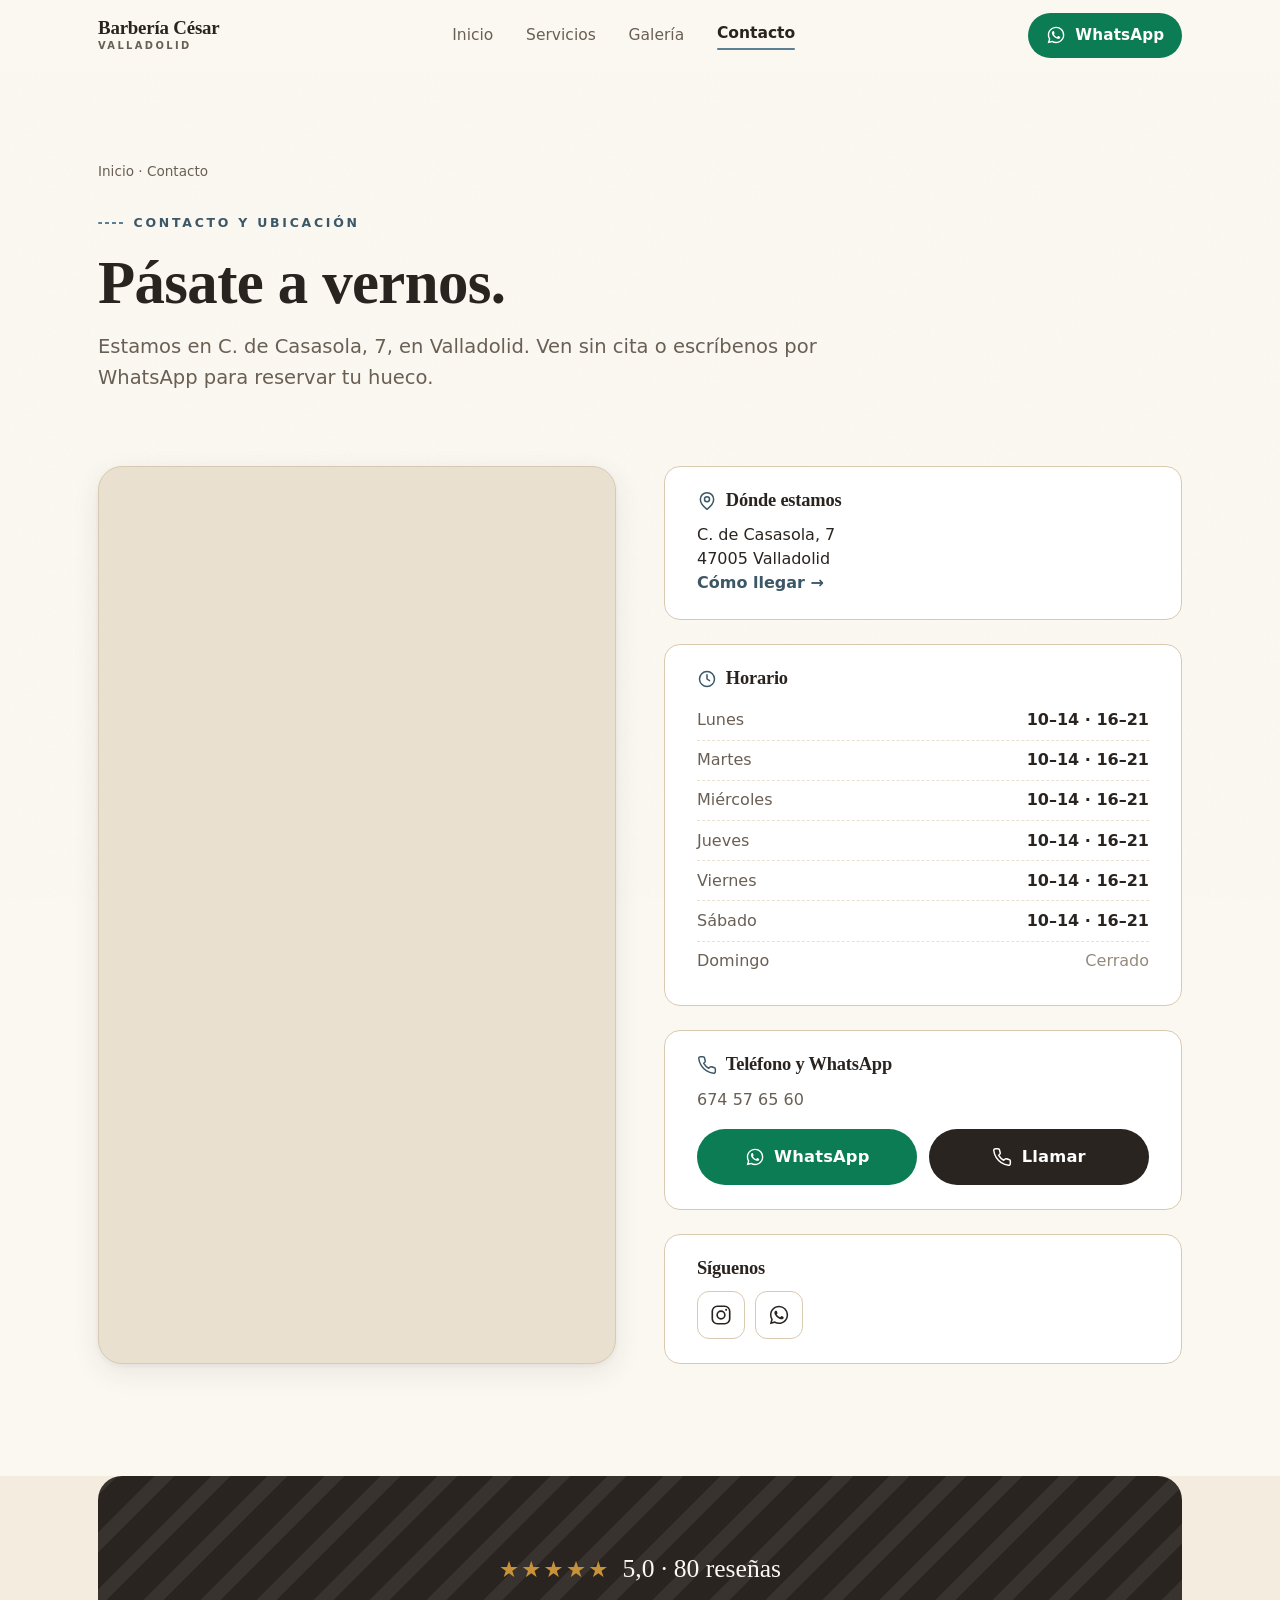
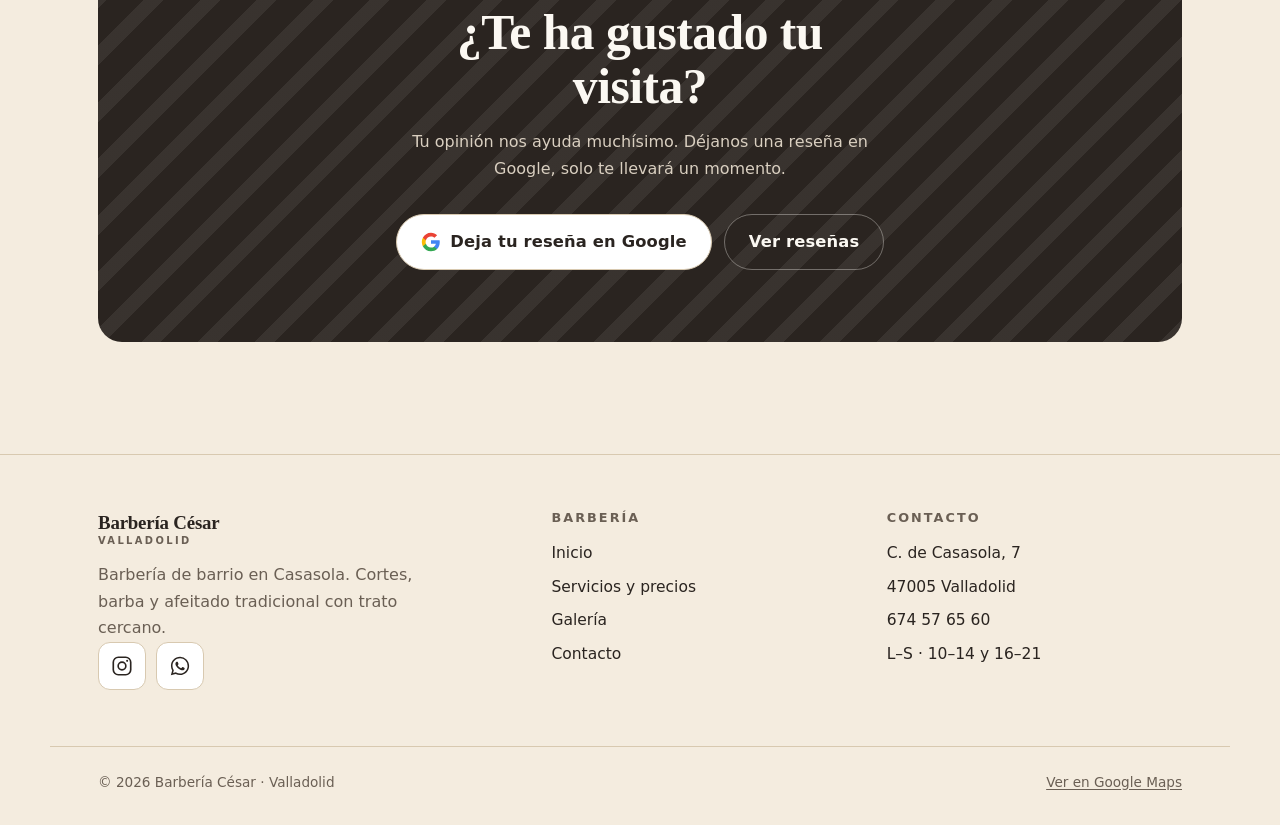
==== commit 343ab9ed: "web" ====
--- a/contacto.html
+++ b/contacto.html
@@ -5,25 +5,499 @@
 <meta name="viewport" content="width=device-width, initial-scale=1">
 <title>Contacto · Barbería César Valladolid</title>
 <meta name="description" content="Cómo llegar a Barbería César: C. de Casasola, 7, 47005 Valladolid. Horario, teléfono, WhatsApp y reseñas en Google.">
-<link rel="icon" type="image/svg+xml" href="img/favicon.svg">
+<link rel="icon" type="image/svg+xml" href="[data-uri]">
 <link rel="preconnect" href="https://fonts.googleapis.com">
 <link rel="preconnect" href="https://fonts.gstatic.com" crossorigin>
 <script>document.documentElement.className+=" js";</script>
-<link rel="stylesheet" href="css/styles.css">
+<style>
+/* ============================================================
+   Barbería César — Valladolid
+   Paleta cálida y relajante (marfil / arena / espresso)
+   con un acento azul tomado del propio escaparate.
+   ============================================================ */
+
+/* ---------- Tipografías ---------- */
+@import url('https://fonts.googleapis.com/css2?family=Fraunces:opsz,wght@9..144,400;9..144,500;9..144,600;9..144,700&family=Hanken+Grotesk:wght@400;500;600;700&display=swap');
+
+/* ---------- Tokens ---------- */
+:root{
+  /* Color */
+  --paper:#FBF8F2;       /* fondo marfil cálido */
+  --paper-2:#F4ECDF;     /* sección alterna */
+  --sand:#EAE0CF;        /* tarjetas / lavados suaves */
+  --sand-deep:#D8C9B0;   /* líneas y bordes */
+  --ink:#2A2420;         /* texto espresso */
+  --ink-2:#6A5F54;       /* texto secundario */
+  --ink-3:#94897B;       /* tenue (solo decorativo) */
+  --blue:#5E7F92;        /* azul del escaparate (decorativo) */
+  --blue-deep:#3C5867;   /* azul para texto/enlaces */
+  --blue-tint:#E7EDEF;   /* lavado azulado */
+  --wa:#0B7C53;          /* WhatsApp (texto blanco accesible) */
+  --wa-hover:#0A6E4A;
+  --white:#ffffff;
+
+  /* Tipografía */
+  --serif:'Fraunces', Georgia, 'Times New Roman', serif;
+  --sans:'Hanken Grotesk', system-ui, -apple-system, Segoe UI, Roboto, sans-serif;
+
+  /* Escala de espaciado (base 8) */
+  --s-1:.25rem; --s0:.5rem; --s1:.75rem; --s2:1rem; --s3:1.5rem;
+  --s4:2rem; --s5:2.5rem; --s6:3.5rem; --s7:5rem; --s8:7rem;
+
+  /* Layout */
+  --container:1180px;
+  --gutter:clamp(1.25rem, 5vw, 3rem);
+  --section-y:clamp(3.5rem, 8vw, 6.5rem);
+  --radius-sm:10px;
+  --radius:16px;
+  --radius-lg:24px;
+
+  /* Sombras suaves */
+  --shadow-sm:0 1px 2px rgba(42,36,32,.05), 0 2px 8px rgba(42,36,32,.04);
+  --shadow:0 8px 28px rgba(42,36,32,.09), 0 2px 6px rgba(42,36,32,.05);
+  --shadow-lg:0 22px 55px rgba(42,36,32,.14);
+
+  --ease:cubic-bezier(.22,.61,.36,1);
+}
+
+/* ---------- Reset ---------- */
+*,*::before,*::after{box-sizing:border-box}
+html{-webkit-text-size-adjust:100%;scroll-behavior:smooth}
+@media (prefers-reduced-motion:reduce){html{scroll-behavior:auto}}
+body{
+  margin:0;
+  font-family:var(--sans);
+  font-size:1rem;
+  line-height:1.65;
+  color:var(--ink);
+  background:var(--paper);
+  -webkit-font-smoothing:antialiased;
+  text-rendering:optimizeLegibility;
+  overflow-x:hidden;
+}
+img,svg{display:block;max-width:100%;height:auto}
+a{color:inherit;text-decoration:none}
+button{font-family:inherit}
+ul{margin:0;padding:0;list-style:none}
+
+/* Atmósfera: grano cálido muy sutil sobre el fondo */
+body::before{
+  content:"";
+  position:fixed;inset:0;
+  pointer-events:none;z-index:0;
+  opacity:.5;
+  background-image:url("data:image/svg+xml,%3Csvg xmlns='http://www.w3.org/2000/svg' width='140' height='140'%3E%3Cfilter id='n'%3E%3CfeTurbulence type='fractalNoise' baseFrequency='0.85' numOctaves='2' stitchTiles='stitch'/%3E%3CfeColorMatrix type='saturate' values='0'/%3E%3C/filter%3E%3Crect width='100%25' height='100%25' filter='url(%23n)' opacity='0.04'/%3E%3C/svg%3E");
+}
+
+/* ---------- Tipografía base ---------- */
+h1,h2,h3,h4{font-family:var(--serif);font-weight:600;line-height:1.08;color:var(--ink);margin:0;letter-spacing:-.01em}
+h1{font-size:clamp(2.55rem,7vw,4.6rem);font-weight:600}
+h2{font-size:clamp(2rem,4.5vw,3.1rem)}
+h3{font-size:clamp(1.3rem,2.5vw,1.65rem)}
+p{margin:0}
+
+.eyebrow{
+  font-family:var(--sans);
+  font-size:.78rem;
+  font-weight:700;
+  letter-spacing:.22em;
+  text-transform:uppercase;
+  color:var(--blue-deep);
+  display:inline-flex;align-items:center;gap:.6rem;
+}
+.eyebrow::before{
+  content:"";width:26px;height:2px;border-radius:2px;
+  background:repeating-linear-gradient(90deg,var(--blue) 0 4px, transparent 4px 7px);
+}
+
+.lead{font-size:clamp(1.05rem,1.6vw,1.22rem);color:var(--ink-2);line-height:1.6;max-width:60ch}
+
+/* ---------- Layout ---------- */
+.wrap{max-width:var(--container);margin-inline:auto;padding-inline:var(--gutter);position:relative;z-index:1}
+.section{padding-block:var(--section-y);position:relative;z-index:1}
+.section--tint{background:var(--paper-2)}
+.section--sand{background:linear-gradient(180deg,var(--paper) 0%, var(--paper-2) 100%)}
+.section-head{max-width:62ch;margin-bottom:var(--s5)}
+.section-head .eyebrow{margin-bottom:var(--s2)}
+.section-head h2 + p{margin-top:var(--s2)}
+
+.center{text-align:center;margin-inline:auto}
+
+/* ---------- Botones ---------- */
+.btn{
+  --btn-bg:var(--ink);--btn-fg:var(--white);--btn-bd:transparent;
+  display:inline-flex;align-items:center;justify-content:center;gap:.6rem;
+  min-height:52px;padding:.85rem 1.5rem;
+  background:var(--btn-bg);color:var(--btn-fg);
+  border:1.5px solid var(--btn-bd);border-radius:999px;
+  font-size:1.02rem;font-weight:600;letter-spacing:.01em;cursor:pointer;
+  transition:transform .18s var(--ease), box-shadow .18s var(--ease), background .18s var(--ease), color .18s var(--ease), border-color .18s var(--ease);
+  touch-action:manipulation;
+}
+.btn svg{width:20px;height:20px;flex:none}
+.btn:hover{transform:translateY(-2px);box-shadow:var(--shadow)}
+.btn:active{transform:translateY(0)}
+.btn:focus-visible{outline:3px solid var(--blue);outline-offset:3px}
+
+.btn--wa{--btn-bg:var(--wa);--btn-fg:var(--white)}
+.btn--wa:hover{--btn-bg:var(--wa-hover)}
+.btn--dark{--btn-bg:var(--ink);--btn-fg:var(--white)}
+.btn--ghost{--btn-bg:transparent;--btn-fg:var(--ink);--btn-bd:var(--sand-deep)}
+.btn--ghost:hover{--btn-bg:var(--white);--btn-bd:var(--ink)}
+.btn--light{--btn-bg:var(--white);--btn-fg:var(--ink);--btn-bd:var(--sand-deep)}
+.btn--light:hover{--btn-bd:var(--ink)}
+.btn--block{width:100%}
+
+.btn-row{display:flex;flex-wrap:wrap;gap:var(--s1)}
+
+/* ---------- Header ---------- */
+.site-header{
+  position:sticky;top:0;z-index:100;
+  background:color-mix(in srgb, var(--paper) 86%, transparent);
+  backdrop-filter:blur(12px);-webkit-backdrop-filter:blur(12px);
+  border-bottom:1px solid transparent;
+  transition:border-color .3s var(--ease), background .3s var(--ease);
+}
+.site-header.is-scrolled{border-bottom-color:var(--sand-deep);background:color-mix(in srgb, var(--paper) 94%, transparent)}
+.header-inner{
+  max-width:var(--container);margin-inline:auto;padding:.75rem var(--gutter);
+  display:flex;align-items:center;justify-content:space-between;gap:1rem;
+}
+.brand{display:inline-flex;align-items:center;gap:.65rem;z-index:60}
+.brand__text{display:flex;flex-direction:column;line-height:1}
+.brand__name{font-family:var(--serif);font-weight:600;font-size:1.18rem;letter-spacing:-.01em}
+.brand__sub{font-size:.62rem;font-weight:700;letter-spacing:.24em;text-transform:uppercase;color:var(--ink-2);margin-top:.2rem}
+
+.nav{display:flex;align-items:center;gap:.35rem}
+.nav a{
+  padding:.55rem .85rem;border-radius:999px;
+  font-weight:500;font-size:.97rem;color:var(--ink-2);
+  transition:color .15s var(--ease), background .15s var(--ease);
+}
+.nav a:hover{color:var(--ink);background:var(--sand)}
+.nav a.is-active{color:var(--ink);font-weight:600}
+.nav a.is-active::after{
+  content:"";display:block;height:2px;margin-top:.1rem;border-radius:2px;
+  background:var(--blue);
+}
+.header-actions{display:flex;align-items:center;gap:.5rem}
+.header-actions .btn{min-height:44px;padding:.55rem 1.05rem;font-size:.95rem}
+
+/* hamburguesa */
+.nav-toggle{
+  display:none;width:46px;height:46px;border:1.5px solid var(--sand-deep);
+  background:var(--white);border-radius:12px;cursor:pointer;
+  align-items:center;justify-content:center;
+  position:relative;z-index:60;
+}
+.nav-toggle span,.nav-toggle span::before,.nav-toggle span::after{
+  content:"";display:block;width:20px;height:2px;background:var(--ink);border-radius:2px;
+  transition:transform .25s var(--ease), opacity .2s var(--ease);
+}
+.nav-toggle span{position:relative}
+.nav-toggle span::before{position:absolute;top:-6px}
+.nav-toggle span::after{position:absolute;top:6px}
+.nav-toggle[aria-expanded="true"] span{background:transparent}
+.nav-toggle[aria-expanded="true"] span::before{transform:translateY(6px) rotate(45deg)}
+.nav-toggle[aria-expanded="true"] span::after{transform:translateY(-6px) rotate(-45deg)}
+
+/* ---------- Hero ---------- */
+.hero{position:relative;overflow:hidden}
+.hero__grid{
+  display:grid;grid-template-columns:1.05fr .95fr;gap:clamp(2rem,5vw,4.5rem);
+  align-items:center;
+  padding-block:clamp(3rem,7vw,5.5rem);
+}
+.hero__content{max-width:34rem}
+.hero h1{margin-top:var(--s3)}
+.hero h1 em{font-style:italic;color:var(--blue-deep)}
+.hero__lead{margin-top:var(--s3)}
+.hero__cta{margin-top:var(--s4)}
+.hero__meta{display:flex;flex-wrap:wrap;gap:1.5rem 2rem;margin-top:var(--s5);padding-top:var(--s4);border-top:1px solid var(--sand-deep)}
+.hero__stat{display:flex;flex-direction:column;gap:.15rem}
+.hero__stat b{font-family:var(--serif);font-size:1.7rem;font-weight:600;line-height:1}
+.hero__stat span{font-size:.85rem;color:var(--ink-2);letter-spacing:.02em}
+.stars{color:#C8923B;letter-spacing:.1em;font-size:1rem}
+
+.hero__media{position:relative}
+.hero__media img{
+  width:100%;aspect-ratio:4/5;object-fit:cover;object-position:center;
+  border-radius:var(--radius-lg);box-shadow:var(--shadow-lg);
+}
+.hero__media::after{
+  content:"";position:absolute;inset:0;border-radius:var(--radius-lg);
+  box-shadow:inset 0 0 0 1px rgba(42,36,32,.06);
+  pointer-events:none;
+}
+.hero__badge{
+  position:absolute;left:-14px;bottom:24px;
+  background:var(--white);border:1px solid var(--sand-deep);
+  border-radius:14px;padding:.7rem 1rem;box-shadow:var(--shadow);
+  display:flex;align-items:center;gap:.6rem;
+}
+.hero__badge svg{width:30px;height:30px}
+.hero__badge b{font-family:var(--serif);font-size:1.15rem;line-height:1}
+.hero__badge span{font-size:.74rem;color:var(--ink-2);display:block}
+
+/* ---------- Cards de valores ---------- */
+.feature-grid{display:grid;grid-template-columns:repeat(3,1fr);gap:var(--s3)}
+.feature{
+  background:var(--white);border:1px solid var(--sand-deep);
+  border-radius:var(--radius);padding:var(--s4);
+  box-shadow:var(--shadow-sm);
+  transition:transform .2s var(--ease), box-shadow .2s var(--ease);
+}
+.feature:hover{transform:translateY(-4px);box-shadow:var(--shadow)}
+.feature__icon{
+  width:52px;height:52px;border-radius:13px;
+  background:var(--blue-tint);color:var(--blue-deep);
+  display:flex;align-items:center;justify-content:center;margin-bottom:var(--s3);
+}
+.feature__icon svg{width:26px;height:26px}
+.feature h3{margin-bottom:var(--s1)}
+.feature p{color:var(--ink-2)}
+
+/* ---------- Tarifa (lista con puntos guía) ---------- */
+.tariff-wrap{
+  background:var(--white);border:1px solid var(--sand-deep);
+  border-radius:var(--radius-lg);padding:clamp(1.5rem,4vw,2.75rem);
+  box-shadow:var(--shadow);max-width:680px;
+}
+.tariff-wrap .stripe{
+  height:7px;border-radius:7px;margin-bottom:var(--s4);
+  background:
+    repeating-linear-gradient(135deg,var(--blue) 0 10px, var(--sand) 10px 20px);
+  opacity:.5;
+}
+.tariff{display:flex;flex-direction:column}
+.tariff__row{display:flex;align-items:baseline;gap:.85rem;padding-block:var(--s3)}
+.tariff__row + .tariff__row{border-top:1px solid var(--sand)}
+.tariff__name{font-weight:600;font-size:1.08rem}
+.tariff__name small{display:block;font-weight:500;font-size:.84rem;color:var(--ink-2);margin-top:.1rem}
+.tariff__leader{flex:1;align-self:center;border-bottom:2px dotted var(--sand-deep);min-width:18px}
+.tariff__price{
+  font-family:var(--serif);font-weight:600;font-size:1.3rem;
+  font-variant-numeric:tabular-nums;white-space:nowrap;color:var(--ink);
+}
+.tariff__price--star{color:var(--blue-deep)}
+.tariff-note{margin-top:var(--s3);font-size:.9rem;color:var(--ink-2);display:flex;gap:.5rem;align-items:flex-start}
+.tariff-note svg{width:18px;height:18px;flex:none;margin-top:.15rem;color:var(--blue-deep)}
+
+/* layout servicios: tarifa + acompañamiento */
+.services-split{display:grid;grid-template-columns:1fr .85fr;gap:clamp(2rem,5vw,4rem);align-items:start}
+.services-aside{position:sticky;top:90px}
+.services-aside img{width:100%;aspect-ratio:3/4;object-fit:cover;border-radius:var(--radius);box-shadow:var(--shadow)}
+.services-aside .lead{margin-top:var(--s3)}
+
+/* ---------- Galería ---------- */
+.gallery{display:grid;grid-template-columns:repeat(3,1fr);gap:var(--s2)}
+.gallery--preview{grid-template-columns:repeat(3,1fr)}
+.shot{
+  position:relative;overflow:hidden;border-radius:var(--radius);
+  background:var(--sand);box-shadow:var(--shadow-sm);
+  aspect-ratio:3/4;
+}
+.shot img{
+  width:100%;height:100%;object-fit:cover;object-position:center top;
+  transition:transform .5s var(--ease);
+}
+.shot:hover img{transform:scale(1.045)}
+.shot::after{
+  content:"";position:absolute;inset:0;border-radius:var(--radius);
+  box-shadow:inset 0 0 0 1px rgba(42,36,32,.07);pointer-events:none;
+}
+.gallery-feature{
+  position:relative;overflow:hidden;border-radius:var(--radius-lg);
+  box-shadow:var(--shadow);margin-bottom:var(--s2);
+}
+.gallery-feature img{width:100%;aspect-ratio:16/10;object-fit:cover;object-position:center 35%}
+@media (max-width:600px){.gallery-feature img{aspect-ratio:4/3}}
+.gallery-feature__tag{
+  position:absolute;left:18px;bottom:16px;
+  background:color-mix(in srgb, var(--ink) 78%, transparent);
+  color:var(--white);backdrop-filter:blur(4px);
+  padding:.45rem .9rem;border-radius:999px;font-size:.82rem;font-weight:600;letter-spacing:.02em;
+}
+
+/* ---------- Reseñas ---------- */
+.reviews-top{display:flex;flex-wrap:wrap;align-items:center;justify-content:space-between;gap:var(--s3);margin-bottom:var(--s5)}
+.rating-badge{display:flex;align-items:center;gap:1rem}
+.rating-badge__score{font-family:var(--serif);font-size:3rem;font-weight:600;line-height:.9}
+.rating-badge__meta .stars{font-size:1.15rem}
+.rating-badge__meta span{display:block;font-size:.9rem;color:var(--ink-2);margin-top:.2rem}
+.review-grid{display:grid;grid-template-columns:repeat(3,1fr);gap:var(--s2)}
+.review{
+  background:var(--white);border:1px solid var(--sand-deep);border-radius:var(--radius);
+  padding:var(--s3);box-shadow:var(--shadow-sm);display:flex;flex-direction:column;gap:var(--s2);
+}
+.review .stars{font-size:.9rem}
+.review p{color:var(--ink);line-height:1.55}
+.review__author{display:flex;align-items:center;gap:.6rem;margin-top:auto;padding-top:var(--s1)}
+.review__avatar{width:36px;height:36px;border-radius:50%;background:var(--blue-tint);color:var(--blue-deep);display:flex;align-items:center;justify-content:center;font-weight:700;font-size:.9rem;flex:none}
+.review__author b{font-size:.92rem;font-weight:600}
+.review__author span{font-size:.78rem;color:var(--ink-2)}
+.gmark{width:16px;height:16px;vertical-align:-2px}
+
+/* ---------- Bloque ubicación / contacto ---------- */
+.contact-grid{display:grid;grid-template-columns:1fr 1fr;gap:clamp(1.5rem,4vw,3rem);align-items:stretch}
+.map-card{
+  border-radius:var(--radius-lg);overflow:hidden;border:1px solid var(--sand-deep);
+  box-shadow:var(--shadow);min-height:380px;background:var(--sand);
+}
+.map-card iframe{width:100%;height:100%;min-height:380px;border:0;display:block;filter:saturate(.92)}
+.info-card{display:flex;flex-direction:column;gap:var(--s3)}
+.info-block{background:var(--white);border:1px solid var(--sand-deep);border-radius:var(--radius);padding:var(--s3) var(--s4)}
+.info-block h3{font-size:1.15rem;margin-bottom:var(--s1);display:flex;align-items:center;gap:.55rem}
+.info-block h3 svg{width:20px;height:20px;color:var(--blue-deep)}
+.info-line{display:flex;justify-content:space-between;gap:1rem;padding-block:.4rem;border-bottom:1px dashed var(--sand)}
+.info-line:last-child{border-bottom:0}
+.info-line span:first-child{color:var(--ink-2)}
+.info-line span:last-child{font-weight:600;font-variant-numeric:tabular-nums}
+.info-line.is-closed span:last-child{color:var(--ink-3);font-weight:500}
+.info-line.is-today{background:var(--blue-tint);margin-inline:-.6rem;padding-inline:.6rem;border-radius:8px;border-bottom-color:transparent}
+.addr{font-style:normal;color:var(--ink);line-height:1.5}
+.addr a{color:var(--blue-deep);font-weight:600}
+
+/* botones de contacto (no flotantes) */
+.contact-actions{display:grid;grid-template-columns:1fr 1fr;gap:var(--s1)}
+@media (max-width:420px){.contact-actions{grid-template-columns:1fr}}
+
+/* redes sociales */
+.socials{display:flex;gap:.6rem;flex-wrap:wrap}
+.social-btn{
+  width:48px;height:48px;border-radius:12px;
+  display:flex;align-items:center;justify-content:center;
+  border:1.5px solid var(--sand-deep);background:var(--white);color:var(--ink);
+  transition:transform .18s var(--ease), color .18s var(--ease), border-color .18s var(--ease), background .18s var(--ease);
+}
+.social-btn svg{width:22px;height:22px}
+.social-btn:hover{transform:translateY(-2px)}
+.social-btn--ig:hover{color:#fff;background:#E1306C;border-color:#E1306C}
+.social-btn--wa:hover{color:#fff;background:var(--wa);border-color:var(--wa)}
+.social-btn:focus-visible{outline:3px solid var(--blue);outline-offset:2px}
+
+/* ---------- CTA banda ---------- */
+.cta-band{position:relative;overflow:hidden;background:var(--ink);color:var(--paper);border-radius:var(--radius-lg)}
+.cta-band__inner{padding:clamp(2.5rem,6vw,4.5rem);text-align:center;position:relative;z-index:1}
+.cta-band h2{color:var(--paper);max-width:20ch;margin-inline:auto}
+.cta-band p{color:#D9CFC0;margin-top:var(--s2);max-width:48ch;margin-inline:auto}
+.cta-band .btn-row{justify-content:center;margin-top:var(--s4)}
+.cta-band .btn--ghost{--btn-fg:var(--paper);--btn-bd:rgba(251,248,242,.35)}
+.cta-band .btn--ghost:hover{--btn-bg:rgba(251,248,242,.12);--btn-bd:var(--paper)}
+.cta-band__stripe{
+  position:absolute;inset:0;opacity:.07;z-index:0;
+  background:repeating-linear-gradient(135deg,var(--paper) 0 14px, transparent 14px 40px);
+}
+
+/* ---------- Footer ---------- */
+.site-footer{background:var(--paper-2);border-top:1px solid var(--sand-deep);padding-block:var(--s6) var(--s4);position:relative;z-index:1}
+.footer-grid{display:grid;grid-template-columns:1.4fr 1fr 1fr;gap:var(--s5)}
+.footer-brand .brand{margin-bottom:var(--s2)}
+.footer-brand p{color:var(--ink-2);max-width:34ch}
+.footer-col h4{font-family:var(--sans);font-size:.8rem;font-weight:700;letter-spacing:.16em;text-transform:uppercase;color:var(--ink-2);margin-bottom:var(--s2)}
+.footer-col ul{display:flex;flex-direction:column;gap:.5rem}
+.footer-col a,.footer-col li{color:var(--ink);font-size:.97rem}
+.footer-col a:hover{color:var(--blue-deep)}
+.footer-col .socials{margin-top:var(--s2)}
+.footer-bottom{
+  max-width:var(--container);margin:var(--s6) auto 0;padding:var(--s3) var(--gutter) 0;
+  border-top:1px solid var(--sand-deep);
+  display:flex;flex-wrap:wrap;gap:.75rem 1.5rem;justify-content:space-between;align-items:center;
+  font-size:.85rem;color:var(--ink-2);
+}
+.footer-bottom a{color:var(--ink-2);text-decoration:underline;text-underline-offset:2px}
+
+/* ---------- Page hero (subpáginas) ---------- */
+.page-hero{padding-block:clamp(2.5rem,6vw,4.5rem) clamp(1.5rem,4vw,2.5rem)}
+.page-hero .eyebrow{margin-bottom:var(--s2)}
+.page-hero h1{font-size:clamp(2.4rem,6vw,3.8rem)}
+.page-hero p{margin-top:var(--s2)}
+.breadcrumb{font-size:.85rem;color:var(--ink-2);margin-bottom:var(--s3)}
+.breadcrumb a:hover{color:var(--blue-deep)}
+
+/* ---------- Animaciones de entrada ----------
+   El estado oculto solo se aplica si hay JS (clase .js en <html>).
+   Sin JS, todo el contenido es visible por defecto. */
+.js .reveal{opacity:0;transform:translateY(18px);transition:opacity .7s var(--ease), transform .7s var(--ease)}
+.js .reveal.in{opacity:1;transform:none}
+.js .reveal[data-d="1"]{transition-delay:.08s}
+.js .reveal[data-d="2"]{transition-delay:.16s}
+.js .reveal[data-d="3"]{transition-delay:.24s}
+@media (prefers-reduced-motion:reduce){
+  .js .reveal{opacity:1;transform:none;transition:none}
+  .shot img,.btn,.feature{transition:none}
+}
+
+/* ============================================================
+   RESPONSIVE
+   ============================================================ */
+@media (max-width:980px){
+  .hero__grid{grid-template-columns:1fr;gap:var(--s5)}
+  .hero__media{max-width:520px;margin-inline:auto;order:-1}
+  .hero__media img{aspect-ratio:4/3;object-position:center 42%}
+  .hero__content{max-width:none}
+  .services-split{grid-template-columns:1fr}
+  .services-aside{position:static;max-width:460px}
+  .services-aside img{aspect-ratio:16/10}
+  .contact-grid{grid-template-columns:1fr}
+  .footer-grid{grid-template-columns:1fr 1fr;gap:var(--s4)}
+  .footer-brand{grid-column:1 / -1}
+}
+
+@media (max-width:760px){
+  /* Menú móvil */
+  .nav-toggle{display:inline-flex}
+  .header-actions .btn-call-label{display:none}
+  .nav{
+    position:fixed;top:0;right:0;height:100vh;height:100dvh;width:min(82vw,330px);
+    flex-direction:column;align-items:stretch;gap:.25rem;
+    background:var(--paper);border-left:1px solid var(--sand-deep);
+    padding:5.5rem var(--s3) var(--s3);overflow-y:auto;
+    box-shadow:var(--shadow-lg);z-index:55;
+    opacity:0;visibility:hidden;pointer-events:none;
+    transition:opacity .28s var(--ease), visibility .28s var(--ease);
+  }
+  .nav.is-open{opacity:1;visibility:visible;pointer-events:auto}
+  .nav a{padding:.9rem 1rem;font-size:1.1rem;border-radius:12px}
+  .nav a.is-active::after{display:none}
+  .nav a.is-active{background:var(--sand)}
+  .nav-backdrop{
+    position:fixed;inset:0;background:rgba(42,36,32,.4);
+    opacity:0;visibility:hidden;transition:opacity .3s var(--ease);z-index:54;
+  }
+  .nav-backdrop.is-open{opacity:1;visibility:visible}
+  body.menu-open{overflow:hidden}
+
+  .feature-grid{grid-template-columns:1fr;gap:var(--s2)}
+  .review-grid{grid-template-columns:1fr}
+  .reviews-top{justify-content:flex-start}
+}
+
+@media (max-width:560px){
+  .gallery,.gallery--preview{grid-template-columns:repeat(2,1fr);gap:.6rem}
+  .hero__meta{flex-direction:column;gap:.7rem;align-items:stretch}
+  .hero__stat{flex-direction:row;align-items:baseline;gap:.7rem}
+  .hero__stat b{font-size:1.35rem;min-width:3.7rem}
+  .hero__stat span{font-size:.9rem}
+  .btn-row .btn{flex:1 1 auto}
+  .tariff__price{font-size:1.2rem}
+  .footer-grid{grid-template-columns:1fr}
+  .footer-bottom{flex-direction:column;align-items:flex-start}
+}
+
+/* Pantallas amplias: respiración extra */
+@media (min-width:1280px){
+  :root{--section-y:7rem}
+}
+
+</style>
 </head>
 <body>
 
 <header class="site-header">
   <div class="header-inner">
     <a class="brand" href="index.html" aria-label="Barbería César — inicio">
-      <svg class="brand__mark" viewBox="0 0 64 64" aria-hidden="true">
-        <rect width="64" height="64" rx="15" fill="#2A2420"/>
-        <g fill="none" stroke="#FBF8F2" stroke-width="3.2" stroke-linecap="round" stroke-linejoin="round">
-          <circle cx="20.5" cy="42.5" r="6.6"/><circle cx="43.5" cy="42.5" r="6.6"/>
-          <path d="M25.4 37.8 50 14M38.6 37.8 14 14"/>
-        </g>
-        <rect x="14" y="52.5" width="36" height="3" rx="1.5" fill="#5E7F92"/>
-      </svg>
+      
       <span class="brand__text"><span class="brand__name">Barbería César</span><span class="brand__sub">Valladolid</span></span>
     </a>
     <nav class="nav" id="site-nav" aria-label="Principal">
@@ -158,14 +632,7 @@
     <div class="footer-grid">
       <div class="footer-brand">
         <a class="brand" href="index.html" aria-label="Barbería César — inicio">
-          <svg class="brand__mark" viewBox="0 0 64 64" aria-hidden="true">
-            <rect width="64" height="64" rx="15" fill="#2A2420"/>
-            <g fill="none" stroke="#FBF8F2" stroke-width="3.2" stroke-linecap="round" stroke-linejoin="round">
-              <circle cx="20.5" cy="42.5" r="6.6"/><circle cx="43.5" cy="42.5" r="6.6"/>
-              <path d="M25.4 37.8 50 14M38.6 37.8 14 14"/>
-            </g>
-            <rect x="14" y="52.5" width="36" height="3" rx="1.5" fill="#5E7F92"/>
-          </svg>
+          
           <span class="brand__text"><span class="brand__name">Barbería César</span><span class="brand__sub">Valladolid</span></span>
         </a>
         <p>Barbería de barrio en Casasola. Cortes, barba y afeitado tradicional con trato cercano.</p>
@@ -205,6 +672,70 @@
   </div>
 </footer>
 
-<script src="js/main.js"></script>
+<script>
+/* Barbería César — interacciones mínimas y accesibles */
+(function () {
+  'use strict';
+
+  /* ---- Header: borde al hacer scroll ---- */
+  var header = document.querySelector('.site-header');
+  if (header) {
+    var onScroll = function () {
+      header.classList.toggle('is-scrolled', window.scrollY > 8);
+    };
+    onScroll();
+    window.addEventListener('scroll', onScroll, { passive: true });
+  }
+
+  /* ---- Menú móvil ---- */
+  var toggle = document.querySelector('.nav-toggle');
+  var nav = document.querySelector('#site-nav');
+  var backdrop = document.querySelector('.nav-backdrop');
+
+  function setMenu(open) {
+    if (!nav || !toggle) return;
+    nav.classList.toggle('is-open', open);
+    if (backdrop) backdrop.classList.toggle('is-open', open);
+    toggle.setAttribute('aria-expanded', open ? 'true' : 'false');
+    document.body.classList.toggle('menu-open', open);
+  }
+  if (toggle) {
+    toggle.addEventListener('click', function () {
+      setMenu(toggle.getAttribute('aria-expanded') !== 'true');
+    });
+  }
+  if (backdrop) backdrop.addEventListener('click', function () { setMenu(false); });
+  if (nav) {
+    nav.querySelectorAll('a').forEach(function (a) {
+      a.addEventListener('click', function () { setMenu(false); });
+    });
+  }
+  document.addEventListener('keydown', function (e) {
+    if (e.key === 'Escape') setMenu(false);
+  });
+
+  /* ---- Año automático ---- */
+  var y = document.querySelector('#year');
+  if (y) y.textContent = new Date().getFullYear();
+
+  /* ---- Reveal al entrar en viewport ---- */
+  var reduced = window.matchMedia('(prefers-reduced-motion: reduce)').matches;
+  var items = document.querySelectorAll('.reveal');
+  if (reduced || !('IntersectionObserver' in window)) {
+    items.forEach(function (el) { el.classList.add('in'); });
+  } else {
+    var io = new IntersectionObserver(function (entries) {
+      entries.forEach(function (entry) {
+        if (entry.isIntersecting) {
+          entry.target.classList.add('in');
+          io.unobserve(entry.target);
+        }
+      });
+    }, { rootMargin: '0px 0px -8% 0px', threshold: 0.12 });
+    items.forEach(function (el) { io.observe(el); });
+  }
+})();
+
+</script>
 </body>
 </html>
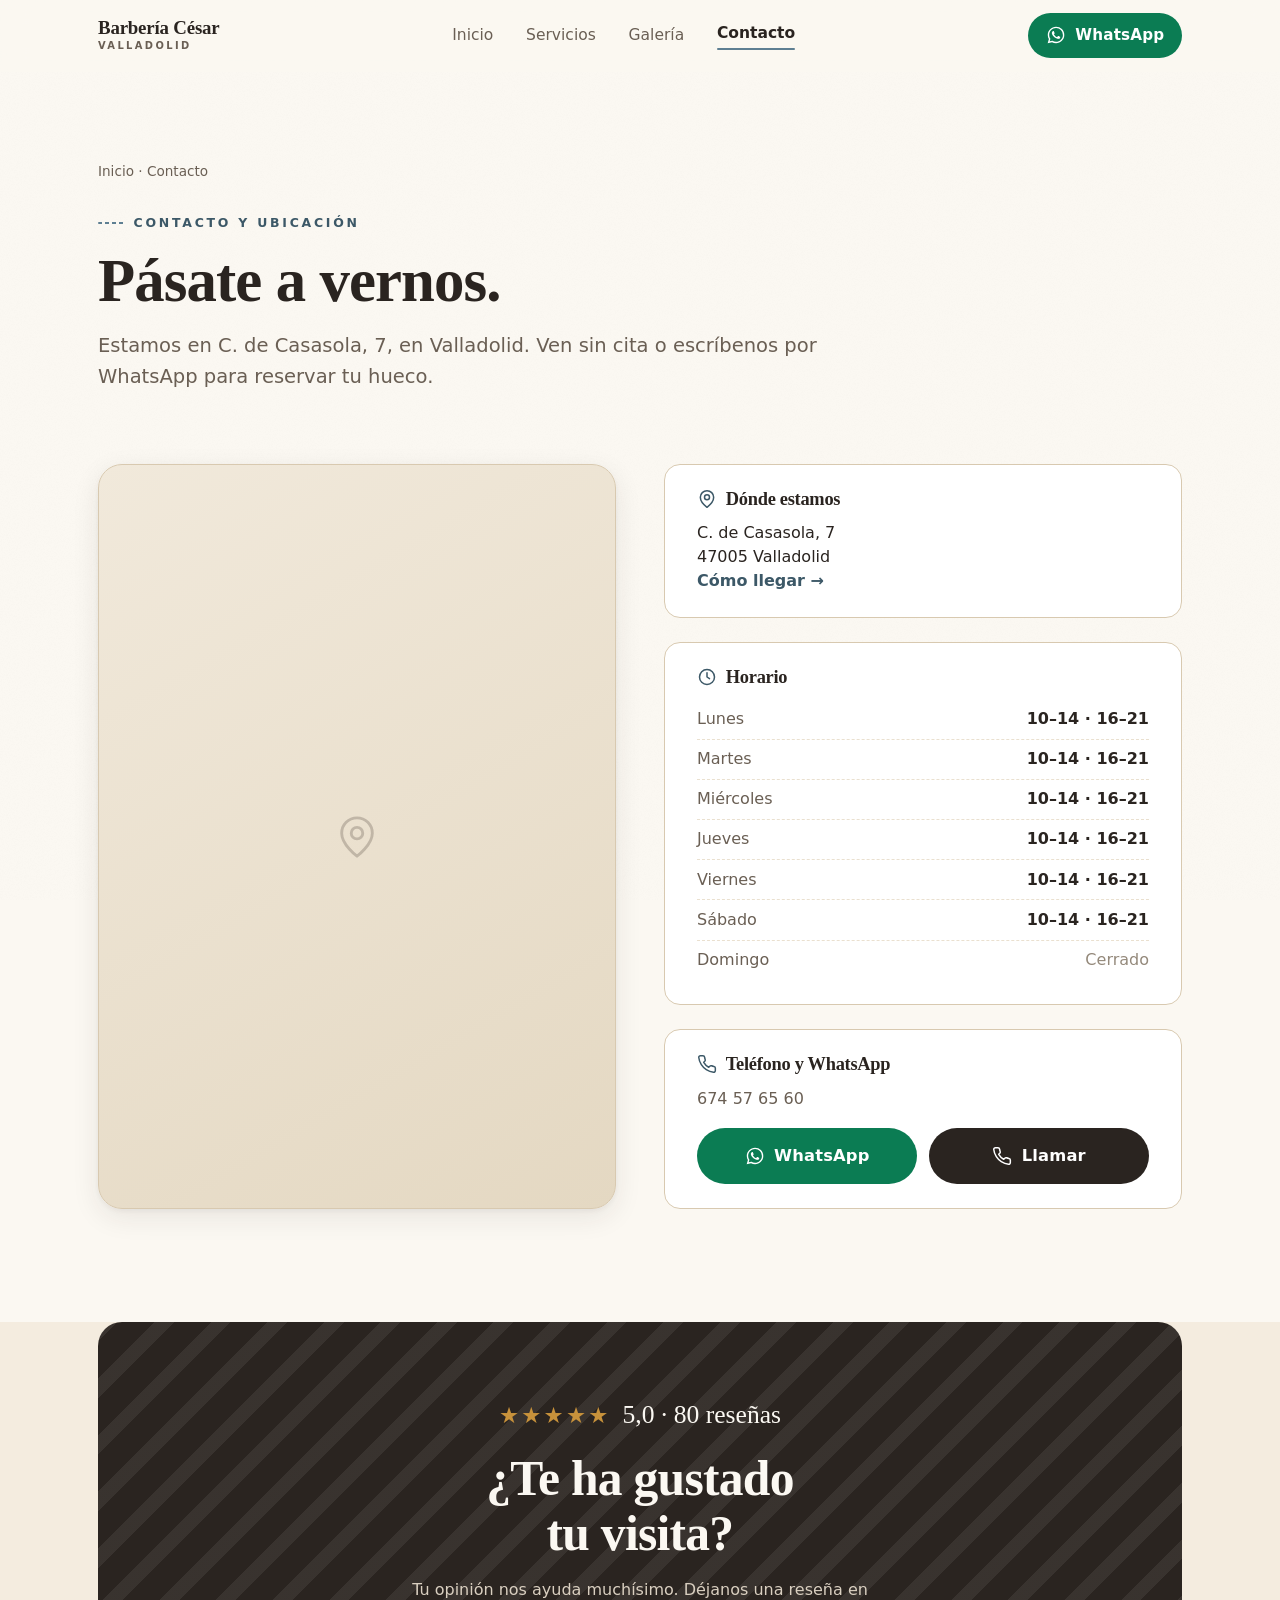
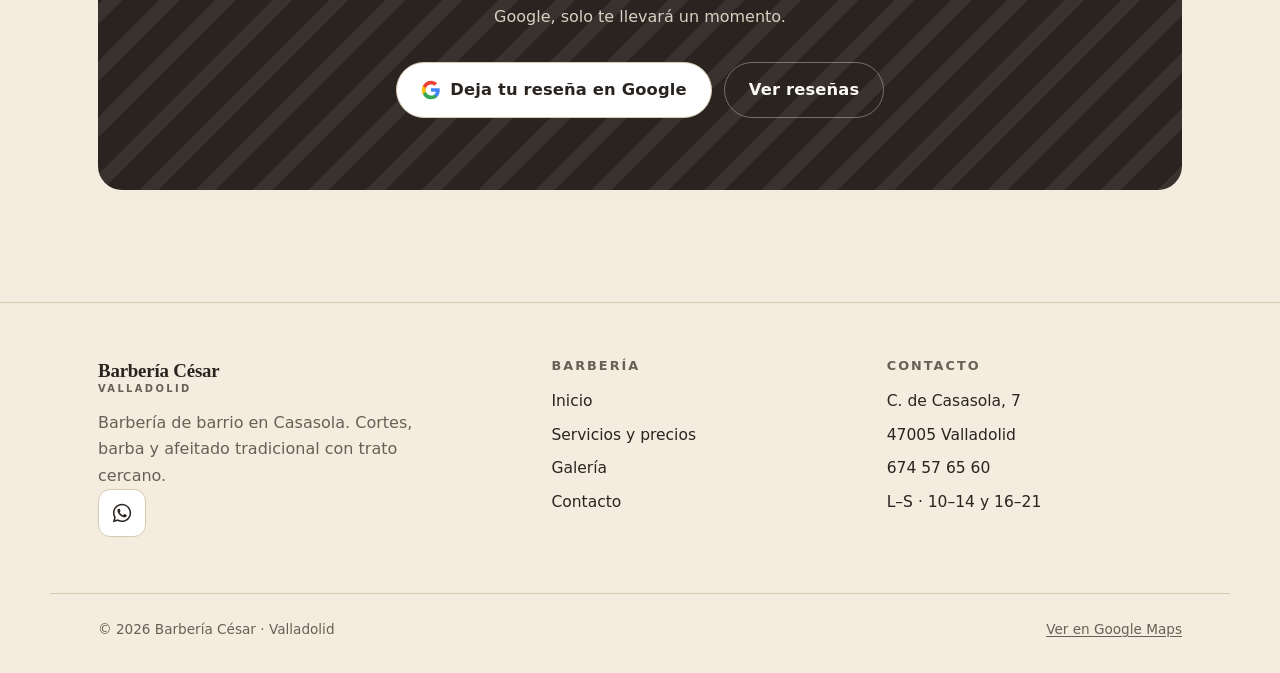
==== commit 3f02374a: "web" ====
--- a/contacto.html
+++ b/contacto.html
@@ -62,7 +62,7 @@
 
 /* ---------- Reset ---------- */
 *,*::before,*::after{box-sizing:border-box}
-html{-webkit-text-size-adjust:100%;scroll-behavior:smooth}
+html{-webkit-text-size-adjust:100%;scroll-behavior:smooth;scroll-padding-top:5rem}
 @media (prefers-reduced-motion:reduce){html{scroll-behavior:auto}}
 body{
   margin:0;
@@ -73,6 +73,7 @@
   background:var(--paper);
   -webkit-font-smoothing:antialiased;
   text-rendering:optimizeLegibility;
+  -webkit-tap-highlight-color:transparent;
   overflow-x:hidden;
 }
 img,svg{display:block;max-width:100%;height:auto}
@@ -90,10 +91,10 @@
 }
 
 /* ---------- Tipografía base ---------- */
-h1,h2,h3,h4{font-family:var(--serif);font-weight:600;line-height:1.08;color:var(--ink);margin:0;letter-spacing:-.01em}
-h1{font-size:clamp(2.55rem,7vw,4.6rem);font-weight:600}
-h2{font-size:clamp(2rem,4.5vw,3.1rem)}
-h3{font-size:clamp(1.3rem,2.5vw,1.65rem)}
+h1,h2,h3,h4{font-family:var(--serif);font-weight:600;line-height:1.1;color:var(--ink);margin:0;letter-spacing:-.015em;text-wrap:balance}
+h1{font-size:clamp(2.3rem,6.5vw,4.6rem);font-weight:600;line-height:1.06}
+h2{font-size:clamp(1.78rem,4.2vw,3.1rem)}
+h3{font-size:clamp(1.25rem,2.5vw,1.65rem)}
 p{margin:0}
 
 .eyebrow{
@@ -110,7 +111,7 @@
   background:repeating-linear-gradient(90deg,var(--blue) 0 4px, transparent 4px 7px);
 }
 
-.lead{font-size:clamp(1.05rem,1.6vw,1.22rem);color:var(--ink-2);line-height:1.6;max-width:60ch}
+.lead{font-size:clamp(1.05rem,1.6vw,1.22rem);color:var(--ink-2);line-height:1.6;max-width:60ch;text-wrap:pretty}
 
 /* ---------- Layout ---------- */
 .wrap{max-width:var(--container);margin-inline:auto;padding-inline:var(--gutter);position:relative;z-index:1}
@@ -334,17 +335,22 @@
 .review p{color:var(--ink);line-height:1.55}
 .review__author{display:flex;align-items:center;gap:.6rem;margin-top:auto;padding-top:var(--s1)}
 .review__avatar{width:36px;height:36px;border-radius:50%;background:var(--blue-tint);color:var(--blue-deep);display:flex;align-items:center;justify-content:center;font-weight:700;font-size:.9rem;flex:none}
-.review__author b{font-size:.92rem;font-weight:600}
-.review__author span{font-size:.78rem;color:var(--ink-2)}
+.review__author b{display:block;font-size:.92rem;font-weight:600;line-height:1.25}
+.review__author span{display:block;font-size:.78rem;color:var(--ink-2)}
 .gmark{width:16px;height:16px;vertical-align:-2px}
 
 /* ---------- Bloque ubicación / contacto ---------- */
 .contact-grid{display:grid;grid-template-columns:1fr 1fr;gap:clamp(1.5rem,4vw,3rem);align-items:stretch}
 .map-card{
-  border-radius:var(--radius-lg);overflow:hidden;border:1px solid var(--sand-deep);
-  box-shadow:var(--shadow);min-height:380px;background:var(--sand);
-}
-.map-card iframe{width:100%;height:100%;min-height:380px;border:0;display:block;filter:saturate(.92)}
+  position:relative;border-radius:var(--radius-lg);overflow:hidden;
+  border:1px solid var(--sand-deep);box-shadow:var(--shadow);min-height:340px;
+  background:linear-gradient(150deg,#F1E9DB,#E4D8C2);
+}
+.map-card::before{
+  content:"";position:absolute;inset:0;z-index:0;opacity:.32;
+  background:no-repeat center/46px url("data:image/svg+xml,%3Csvg xmlns='http://www.w3.org/2000/svg' viewBox='0 0 24 24' fill='none' stroke='%236A5F54' stroke-width='1.5' stroke-linecap='round' stroke-linejoin='round'%3E%3Cpath d='M20 10c0 6-8 12-8 12s-8-6-8-12a8 8 0 0 1 16 0z'/%3E%3Ccircle cx='12' cy='10' r='3'/%3E%3C/svg%3E");
+}
+.map-card iframe{position:relative;z-index:1;width:100%;height:100%;min-height:340px;border:0;display:block;filter:saturate(.94)}
 .info-card{display:flex;flex-direction:column;gap:var(--s3)}
 .info-block{background:var(--white);border:1px solid var(--sand-deep);border-radius:var(--radius);padding:var(--s3) var(--s4)}
 .info-block h3{font-size:1.15rem;margin-bottom:var(--s1);display:flex;align-items:center;gap:.55rem}
@@ -372,7 +378,6 @@
 }
 .social-btn svg{width:22px;height:22px}
 .social-btn:hover{transform:translateY(-2px)}
-.social-btn--ig:hover{color:#fff;background:#E1306C;border-color:#E1306C}
 .social-btn--wa:hover{color:#fff;background:var(--wa);border-color:var(--wa)}
 .social-btn:focus-visible{outline:3px solid var(--blue);outline-offset:2px}
 
@@ -410,7 +415,7 @@
 /* ---------- Page hero (subpáginas) ---------- */
 .page-hero{padding-block:clamp(2.5rem,6vw,4.5rem) clamp(1.5rem,4vw,2.5rem)}
 .page-hero .eyebrow{margin-bottom:var(--s2)}
-.page-hero h1{font-size:clamp(2.4rem,6vw,3.8rem)}
+.page-hero h1{font-size:clamp(2.05rem,5.5vw,3.8rem)}
 .page-hero p{margin-top:var(--s2)}
 .breadcrumb{font-size:.85rem;color:var(--ink-2);margin-bottom:var(--s3)}
 .breadcrumb a:hover{color:var(--blue-deep)}
@@ -418,11 +423,11 @@
 /* ---------- Animaciones de entrada ----------
    El estado oculto solo se aplica si hay JS (clase .js en <html>).
    Sin JS, todo el contenido es visible por defecto. */
-.js .reveal{opacity:0;transform:translateY(18px);transition:opacity .7s var(--ease), transform .7s var(--ease)}
+.js .reveal{opacity:0;transform:translateY(14px);transition:opacity .55s var(--ease), transform .55s var(--ease);will-change:opacity,transform}
 .js .reveal.in{opacity:1;transform:none}
-.js .reveal[data-d="1"]{transition-delay:.08s}
-.js .reveal[data-d="2"]{transition-delay:.16s}
-.js .reveal[data-d="3"]{transition-delay:.24s}
+.js .reveal[data-d="1"]{transition-delay:.07s}
+.js .reveal[data-d="2"]{transition-delay:.14s}
+.js .reveal[data-d="3"]{transition-delay:.21s}
 @media (prefers-reduced-motion:reduce){
   .js .reveal{opacity:1;transform:none;transition:none}
   .shot img,.btn,.feature{transition:none}
@@ -471,6 +476,16 @@
   .feature-grid{grid-template-columns:1fr;gap:var(--s2)}
   .review-grid{grid-template-columns:1fr}
   .reviews-top{justify-content:flex-start}
+
+  /* Mapa más contenido y badge del hero dentro de la imagen */
+  .map-card,.map-card iframe{min-height:300px}
+  .hero__media{order:-1}
+  .hero__badge{left:14px;bottom:14px;padding:.6rem .85rem;border-radius:13px}
+  .hero__badge svg{width:26px;height:26px}
+  .hero__badge b{font-size:1.05rem}
+  .hero__badge span{font-size:.7rem}
+  /* Eyebrow más compacto para que no se amontone */
+  .eyebrow{letter-spacing:.14em;font-size:.72rem}
 }
 
 @media (max-width:560px){
@@ -481,6 +496,8 @@
   .hero__stat span{font-size:.9rem}
   .btn-row .btn{flex:1 1 auto}
   .tariff__price{font-size:1.2rem}
+  .map-card,.map-card iframe{min-height:260px}
+  .hero__badge{left:12px;bottom:12px}
   .footer-grid{grid-template-columns:1fr}
   .footer-bottom{flex-direction:column;align-items:flex-start}
 }
@@ -580,19 +597,6 @@
             <a class="btn btn--dark" href="tel:+34674576560">
               <svg viewBox="0 0 24 24" aria-hidden="true" fill="none" stroke="currentColor" stroke-width="1.8" stroke-linecap="round" stroke-linejoin="round"><path d="M22 16.92v3a2 2 0 0 1-2.18 2 19.8 19.8 0 0 1-8.63-3.07 19.5 19.5 0 0 1-6-6 19.8 19.8 0 0 1-3.07-8.67A2 2 0 0 1 4.11 2h3a2 2 0 0 1 2 1.72c.13.96.36 1.9.69 2.81a2 2 0 0 1-.45 2.11L8.09 9.91a16 16 0 0 0 6 6l1.27-1.27a2 2 0 0 1 2.11-.45c.9.33 1.85.56 2.81.69A2 2 0 0 1 22 16.92z"/></svg>
               Llamar
-            </a>
-          </div>
-        </div>
-
-        <div class="info-block">
-          <h3>Síguenos</h3>
-          <!-- REDES SOCIALES — reemplaza el enlace de Instagram por tu usuario real -->
-          <div class="socials">
-            <a class="social-btn social-btn--ig" href="https://instagram.com/" target="_blank" rel="noopener" aria-label="Instagram de Barbería César">
-              <svg viewBox="0 0 24 24" aria-hidden="true" fill="none" stroke="currentColor" stroke-width="1.8" stroke-linecap="round" stroke-linejoin="round"><rect x="2.5" y="2.5" width="19" height="19" rx="5.5"/><circle cx="12" cy="12" r="4.2"/><circle cx="17.6" cy="6.4" r="1.1" fill="currentColor" stroke="none"/></svg>
-            </a>
-            <a class="social-btn social-btn--wa" href="https://wa.me/34674576560" target="_blank" rel="noopener" aria-label="WhatsApp de Barbería César">
-              <svg viewBox="0 0 24 24" aria-hidden="true" fill="currentColor"><path d="M19.05 4.91A9.82 9.82 0 0 0 12.04 2C6.58 2 2.13 6.45 2.13 11.91c0 1.75.46 3.45 1.32 4.95L2 22l5.25-1.38a9.9 9.9 0 0 0 4.79 1.22h.01c5.46 0 9.91-4.45 9.91-9.91 0-2.65-1.03-5.14-2.9-7.02zM12.05 20.15a8.2 8.2 0 0 1-4.18-1.15l-.3-.18-3.12.82.83-3.04-.2-.31a8.2 8.2 0 0 1-1.26-4.38c0-4.54 3.7-8.23 8.24-8.23 2.2 0 4.27.86 5.82 2.42a8.18 8.18 0 0 1 2.41 5.82c0 4.54-3.7 8.23-8.24 8.23zm4.52-6.16c-.25-.12-1.47-.72-1.69-.81-.23-.08-.39-.12-.56.13-.16.25-.64.81-.79.97-.14.17-.29.19-.54.06-.25-.12-1.05-.39-1.99-1.23-.74-.66-1.23-1.47-1.38-1.72-.14-.25-.01-.38.11-.51.11-.11.25-.29.37-.43.12-.14.16-.25.25-.41.08-.17.04-.31-.02-.43-.06-.12-.56-1.34-.76-1.84-.2-.48-.41-.42-.56-.43h-.48c-.17 0-.43.06-.66.31-.22.25-.86.85-.86 2.07 0 1.22.89 2.4 1.01 2.56.12.17 1.75 2.67 4.23 3.74.59.26 1.05.41 1.41.52.59.19 1.13.16 1.56.1.48-.07 1.47-.6 1.68-1.18.21-.58.21-1.07.14-1.18-.06-.11-.22-.17-.47-.29z"/></svg>
             </a>
           </div>
         </div>
@@ -636,11 +640,7 @@
           <span class="brand__text"><span class="brand__name">Barbería César</span><span class="brand__sub">Valladolid</span></span>
         </a>
         <p>Barbería de barrio en Casasola. Cortes, barba y afeitado tradicional con trato cercano.</p>
-        <!-- REDES SOCIALES — reemplaza el enlace de Instagram por tu usuario real -->
         <div class="socials">
-          <a class="social-btn social-btn--ig" href="https://instagram.com/" target="_blank" rel="noopener" aria-label="Instagram de Barbería César">
-            <svg viewBox="0 0 24 24" aria-hidden="true" fill="none" stroke="currentColor" stroke-width="1.8" stroke-linecap="round" stroke-linejoin="round"><rect x="2.5" y="2.5" width="19" height="19" rx="5.5"/><circle cx="12" cy="12" r="4.2"/><circle cx="17.6" cy="6.4" r="1.1" fill="currentColor" stroke="none"/></svg>
-          </a>
           <a class="social-btn social-btn--wa" href="https://wa.me/34674576560" target="_blank" rel="noopener" aria-label="WhatsApp de Barbería César">
             <svg viewBox="0 0 24 24" aria-hidden="true" fill="currentColor"><path d="M19.05 4.91A9.82 9.82 0 0 0 12.04 2C6.58 2 2.13 6.45 2.13 11.91c0 1.75.46 3.45 1.32 4.95L2 22l5.25-1.38a9.9 9.9 0 0 0 4.79 1.22h.01c5.46 0 9.91-4.45 9.91-9.91 0-2.65-1.03-5.14-2.9-7.02zM12.05 20.15a8.2 8.2 0 0 1-4.18-1.15l-.3-.18-3.12.82.83-3.04-.2-.31a8.2 8.2 0 0 1-1.26-4.38c0-4.54 3.7-8.23 8.24-8.23 2.2 0 4.27.86 5.82 2.42a8.18 8.18 0 0 1 2.41 5.82c0 4.54-3.7 8.23-8.24 8.23zm4.52-6.16c-.25-.12-1.47-.72-1.69-.81-.23-.08-.39-.12-.56.13-.16.25-.64.81-.79.97-.14.17-.29.19-.54.06-.25-.12-1.05-.39-1.99-1.23-.74-.66-1.23-1.47-1.38-1.72-.14-.25-.01-.38.11-.51.11-.11.25-.29.37-.43.12-.14.16-.25.25-.41.08-.17.04-.31-.02-.43-.06-.12-.56-1.34-.76-1.84-.2-.48-.41-.42-.56-.43h-.48c-.17 0-.43.06-.66.31-.22.25-.86.85-.86 2.07 0 1.22.89 2.4 1.01 2.56.12.17 1.75 2.67 4.23 3.74.59.26 1.05.41 1.41.52.59.19 1.13.16 1.56.1.48-.07 1.47-.6 1.68-1.18.21-.58.21-1.07.14-1.18-.06-.11-.22-.17-.47-.29z"/></svg>
           </a>
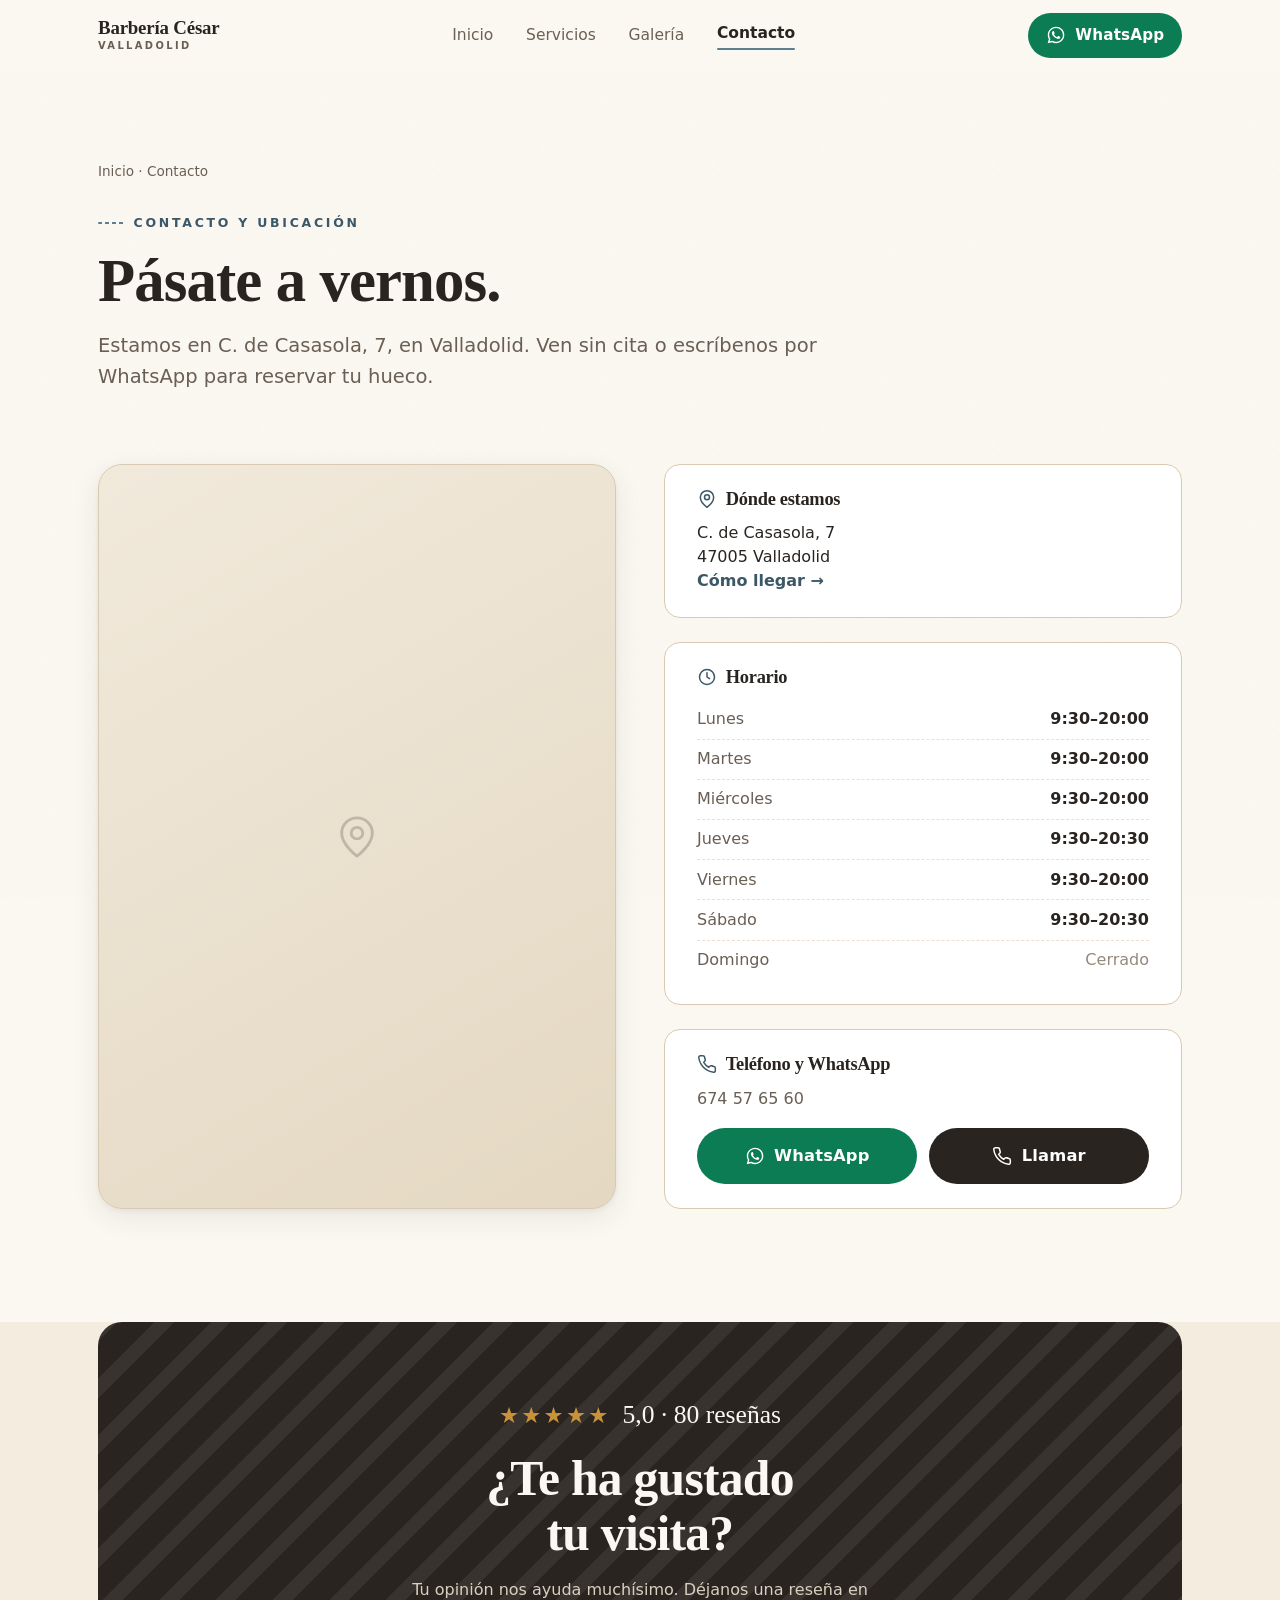
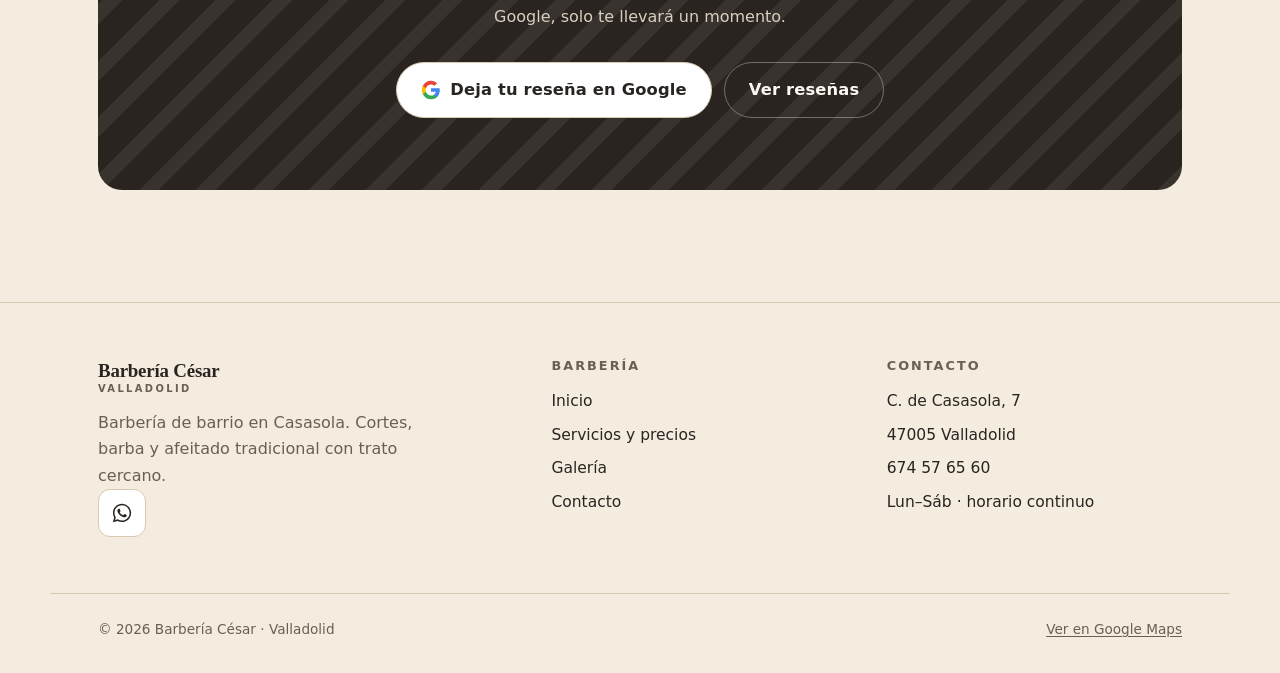
==== commit 964ab742: "web ff" ====
--- a/contacto.html
+++ b/contacto.html
@@ -292,7 +292,7 @@
 
 /* ---------- Galería ---------- */
 .gallery{display:grid;grid-template-columns:repeat(3,1fr);gap:var(--s2)}
-.gallery--preview{grid-template-columns:repeat(3,1fr)}
+.gallery--preview{grid-template-columns:repeat(4,1fr)}
 .shot{
   position:relative;overflow:hidden;border-radius:var(--radius);
   background:var(--sand);box-shadow:var(--shadow-sm);
@@ -334,9 +334,10 @@
 .review .stars{font-size:.9rem}
 .review p{color:var(--ink);line-height:1.55}
 .review__author{display:flex;align-items:center;gap:.6rem;margin-top:auto;padding-top:var(--s1)}
-.review__avatar{width:36px;height:36px;border-radius:50%;background:var(--blue-tint);color:var(--blue-deep);display:flex;align-items:center;justify-content:center;font-weight:700;font-size:.9rem;flex:none}
-.review__author b{display:block;font-size:.92rem;font-weight:600;line-height:1.25}
-.review__author span{display:block;font-size:.78rem;color:var(--ink-2)}
+.review__avatar{width:36px;height:36px;border-radius:50%;background:var(--blue-tint);color:var(--blue-deep);display:flex;align-items:center;justify-content:center;font-weight:700;font-size:.9rem;flex:none;overflow:hidden}
+.review__avatar svg{width:17px;height:17px;flex:none}
+.review__author div b{display:block;font-size:.92rem;font-weight:600;line-height:1.25}
+.review__author div span{display:block;font-size:.78rem;color:var(--ink-2)}
 .gmark{width:16px;height:16px;vertical-align:-2px}
 
 /* ---------- Bloque ubicación / contacto ---------- */
@@ -453,6 +454,10 @@
   /* Menú móvil */
   .nav-toggle{display:inline-flex}
   .header-actions .btn-call-label{display:none}
+  /* Al abrir el menú, la marca se oculta para no quedar por encima del panel */
+  .brand{transition:opacity .22s var(--ease), visibility .22s var(--ease)}
+  body.menu-open .brand{opacity:0;visibility:hidden;pointer-events:none}
+  body.menu-open .header-actions{opacity:0;visibility:hidden;pointer-events:none;transition:opacity .22s var(--ease), visibility .22s var(--ease)}
   .nav{
     position:fixed;top:0;right:0;height:100vh;height:100dvh;width:min(82vw,330px);
     flex-direction:column;align-items:stretch;gap:.25rem;
@@ -486,10 +491,21 @@
   .hero__badge span{font-size:.7rem}
   /* Eyebrow más compacto para que no se amontone */
   .eyebrow{letter-spacing:.14em;font-size:.72rem}
+
+  /* Quitar el botón de WhatsApp del header (queda la hamburguesa) */
+  .header-actions{display:none}
+  /* Ocultar la descripción del hero para subir los botones */
+  .hero__lead{display:none}
+  .hero h1{margin-bottom:var(--s4)}
+  .hero__cta{margin-top:0}
+  /* "Nuestro trabajo": 4 fotos en 2×2 bien alineadas */
+  .gallery--preview{grid-template-columns:repeat(2,1fr);gap:.7rem}
 }
 
 @media (max-width:560px){
-  .gallery,.gallery--preview{grid-template-columns:repeat(2,1fr);gap:.6rem}
+  .gallery,.gallery--preview{grid-template-columns:repeat(2,1fr);gap:.55rem}
+  /* Galería completa: fotos más grandes, casi de borde a borde */
+  .gallery:not(.gallery--preview){margin-inline:calc(-1 * var(--gutter) + 10px)}
   .hero__meta{flex-direction:column;gap:.7rem;align-items:stretch}
   .hero__stat{flex-direction:row;align-items:baseline;gap:.7rem}
   .hero__stat b{font-size:1.35rem;min-width:3.7rem}
@@ -505,6 +521,49 @@
 /* Pantallas amplias: respiración extra */
 @media (min-width:1280px){
   :root{--section-y:7rem}
+}
+
+/* ============================================================
+   CARRUSEL (reseñas, valores e imágenes en móvil)
+   En escritorio la pista mantiene su rejilla; los controles
+   solo aparecen en móvil.
+   ============================================================ */
+.carousel{position:relative}
+.carousel__controls{display:none}
+
+@media (max-width:760px){
+  .carousel__track{
+    display:flex;gap:var(--s2);
+    overflow-x:auto;scroll-snap-type:x mandatory;scroll-behavior:smooth;
+    -webkit-overflow-scrolling:touch;scrollbar-width:none;
+    padding:.35rem .25rem 1rem;margin-inline:-.25rem;
+  }
+  .carousel__track::-webkit-scrollbar{display:none}
+  .carousel__track > *{flex:0 0 86%;scroll-snap-align:center}
+  /* Dentro del carrusel las tarjetas siempre están visibles */
+  .js .carousel__track > *{opacity:1;transform:none}
+
+  .carousel__controls{
+    display:flex;align-items:center;justify-content:center;
+    gap:1.1rem;margin-top:var(--s3);
+  }
+  .carousel__btn{
+    width:46px;height:46px;border-radius:50%;flex:none;padding:0;
+    border:1.5px solid var(--sand-deep);background:var(--white);color:var(--ink);
+    display:flex;align-items:center;justify-content:center;cursor:pointer;
+    transition:background .2s var(--ease),border-color .2s var(--ease),opacity .2s var(--ease),transform .12s var(--ease);
+    box-shadow:var(--shadow-sm);
+  }
+  .carousel__btn svg{width:21px;height:21px}
+  .carousel__btn:hover{border-color:var(--ink-2)}
+  .carousel__btn:active{transform:scale(.93)}
+  .carousel__btn:disabled{opacity:.32;cursor:default;box-shadow:none}
+  .carousel__dots{display:flex;align-items:center;gap:.5rem}
+  .carousel__dot{
+    width:8px;height:8px;border-radius:50%;border:0;padding:0;cursor:pointer;
+    background:var(--sand-deep);transition:background .25s var(--ease),width .25s var(--ease);
+  }
+  .carousel__dot.is-active{background:var(--ink);width:22px;border-radius:5px}
 }
 
 </style>
@@ -574,12 +633,12 @@
             <svg viewBox="0 0 24 24" aria-hidden="true" fill="none" stroke="currentColor" stroke-width="1.8" stroke-linecap="round" stroke-linejoin="round"><circle cx="12" cy="12" r="9"/><path d="M12 7v5l3 2"/></svg>
             Horario
           </h3>
-          <div class="info-line"><span>Lunes</span><span>10–14 · 16–21</span></div>
-          <div class="info-line"><span>Martes</span><span>10–14 · 16–21</span></div>
-          <div class="info-line"><span>Miércoles</span><span>10–14 · 16–21</span></div>
-          <div class="info-line"><span>Jueves</span><span>10–14 · 16–21</span></div>
-          <div class="info-line"><span>Viernes</span><span>10–14 · 16–21</span></div>
-          <div class="info-line"><span>Sábado</span><span>10–14 · 16–21</span></div>
+          <div class="info-line"><span>Lunes</span><span>9:30–20:00</span></div>
+          <div class="info-line"><span>Martes</span><span>9:30–20:00</span></div>
+          <div class="info-line"><span>Miércoles</span><span>9:30–20:00</span></div>
+          <div class="info-line"><span>Jueves</span><span>9:30–20:30</span></div>
+          <div class="info-line"><span>Viernes</span><span>9:30–20:00</span></div>
+          <div class="info-line"><span>Sábado</span><span>9:30–20:30</span></div>
           <div class="info-line is-closed"><span>Domingo</span><span>Cerrado</span></div>
         </div>
 
@@ -661,7 +720,7 @@
           <li>C. de Casasola, 7</li>
           <li>47005 Valladolid</li>
           <li><a href="tel:+34674576560">674 57 65 60</a></li>
-          <li>L–S · 10–14 y 16–21</li>
+          <li>Lun–Sáb · horario continuo</li>
         </ul>
       </div>
     </div>
@@ -734,6 +793,92 @@
     }, { rootMargin: '0px 0px -8% 0px', threshold: 0.12 });
     items.forEach(function (el) { io.observe(el); });
   }
+
+  /* ---- Carrusel (reseñas, valores e imágenes) ---- */
+  var mq = window.matchMedia('(max-width: 760px)');
+
+  function wireCarousel(track, controls) {
+    var prev = controls.querySelector('[data-dir="prev"]');
+    var next = controls.querySelector('[data-dir="next"]');
+    var dotsWrap = controls.querySelector('.carousel__dots');
+    var kids = track.children;
+    var dots = [];
+    for (var i = 0; i < kids.length; i++) {
+      var d = document.createElement('button');
+      d.type = 'button';
+      d.className = 'carousel__dot';
+      d.setAttribute('aria-label', 'Ir al elemento ' + (i + 1));
+      d.addEventListener('click', (function (idx) {
+        return function () { go(idx); };
+      })(i));
+      dotsWrap.appendChild(d);
+      dots.push(d);
+    }
+    function current() {
+      var tr = track.getBoundingClientRect();
+      var center = tr.left + tr.width / 2;
+      var best = 0, bestD = Infinity;
+      for (var i = 0; i < kids.length; i++) {
+        var r = kids[i].getBoundingClientRect();
+        var dd = Math.abs((r.left + r.width / 2) - center);
+        if (dd < bestD) { bestD = dd; best = i; }
+      }
+      return best;
+    }
+    function go(i) {
+      i = Math.max(0, Math.min(kids.length - 1, i));
+      var r = kids[i].getBoundingClientRect();
+      var tr = track.getBoundingClientRect();
+      track.scrollBy({ left: (r.left + r.width / 2) - (tr.left + tr.width / 2), behavior: 'smooth' });
+    }
+    function update() {
+      var c = current();
+      for (var i = 0; i < dots.length; i++) dots[i].classList.toggle('is-active', i === c);
+      if (prev) prev.disabled = (c <= 0);
+      if (next) next.disabled = (c >= kids.length - 1);
+    }
+    if (prev) prev.addEventListener('click', function () { go(current() - 1); });
+    if (next) next.addEventListener('click', function () { go(current() + 1); });
+    var raf;
+    track.addEventListener('scroll', function () {
+      if (raf) cancelAnimationFrame(raf);
+      raf = requestAnimationFrame(update);
+    }, { passive: true });
+    update();
+  }
+
+  function initCarousels() {
+    var tracks = document.querySelectorAll('.feature-grid, .review-grid');
+    tracks.forEach(function (track) {
+      if (!track.__carousel) {
+        track.__carousel = true;
+        track.classList.add('carousel__track');
+        var wrap = document.createElement('div');
+        wrap.className = 'carousel';
+        track.parentNode.insertBefore(wrap, track);
+        wrap.appendChild(track);
+        var controls = document.createElement('div');
+        controls.className = 'carousel__controls';
+        controls.innerHTML =
+          '<button class="carousel__btn" type="button" data-dir="prev" aria-label="Anterior">' +
+          '<svg viewBox="0 0 24 24" aria-hidden="true" fill="none" stroke="currentColor" stroke-width="2.2" stroke-linecap="round" stroke-linejoin="round"><path d="M15 18l-6-6 6-6"/></svg></button>' +
+          '<div class="carousel__dots"></div>' +
+          '<button class="carousel__btn" type="button" data-dir="next" aria-label="Siguiente">' +
+          '<svg viewBox="0 0 24 24" aria-hidden="true" fill="none" stroke="currentColor" stroke-width="2.2" stroke-linecap="round" stroke-linejoin="round"><path d="M9 6l6 6-6 6"/></svg></button>';
+        wrap.appendChild(controls);
+        wireCarousel(track, controls);
+      }
+      if (mq.matches) {
+        for (var i = 0; i < track.children.length; i++) track.children[i].classList.add('in');
+      }
+    });
+  }
+  initCarousels();
+  var rt;
+  window.addEventListener('resize', function () {
+    clearTimeout(rt);
+    rt = setTimeout(initCarousels, 200);
+  }, { passive: true });
 })();
 
 </script>
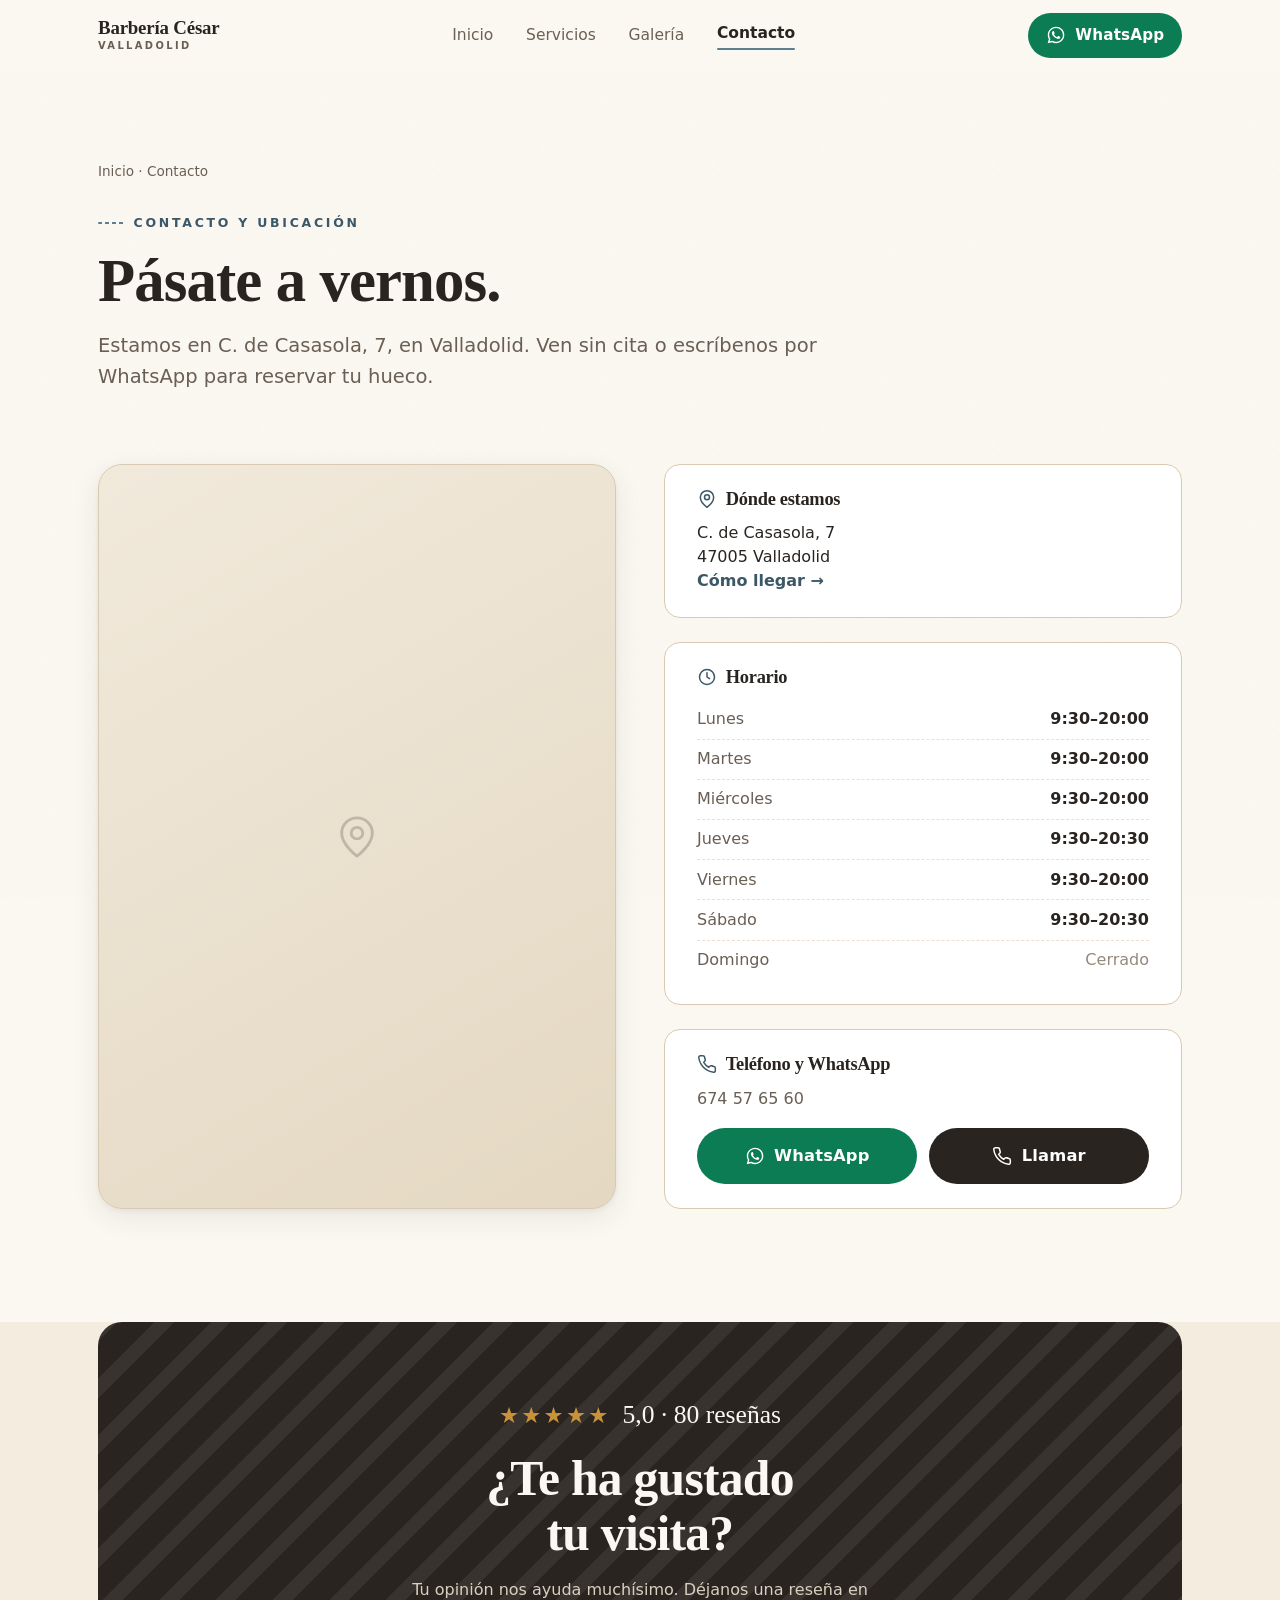
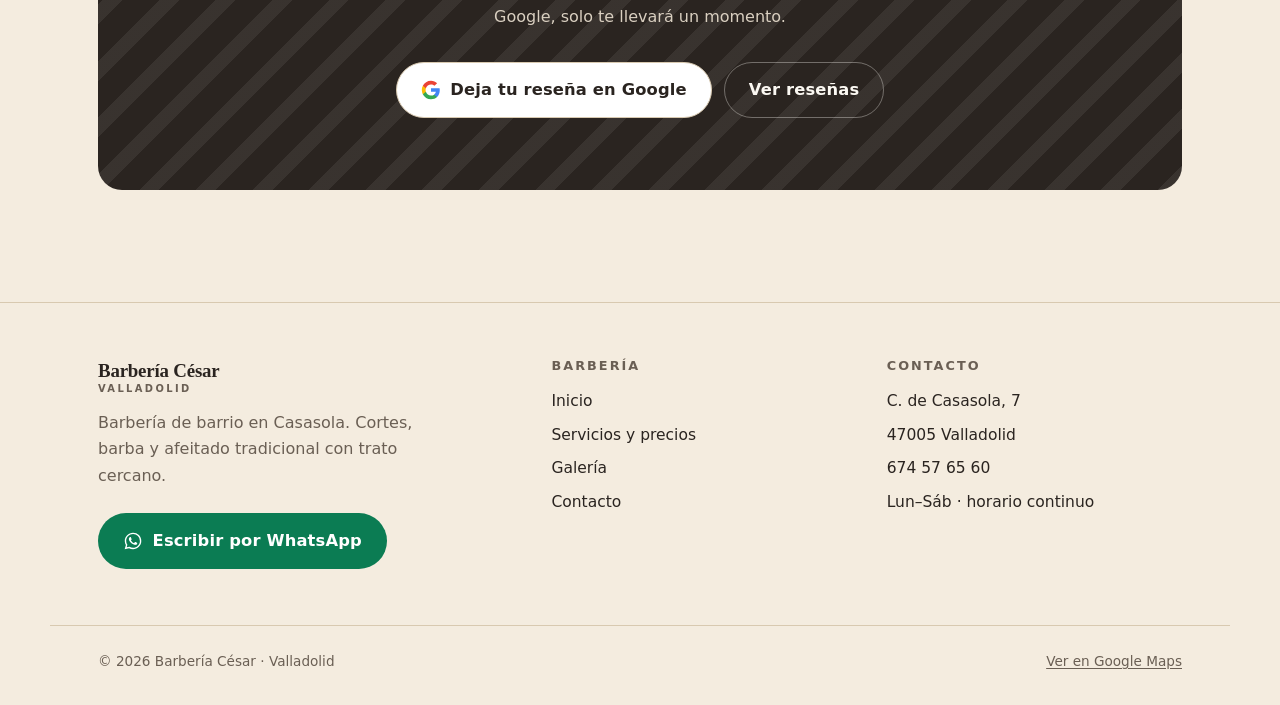
==== commit 7041d591: "web" ====
--- a/contacto.html
+++ b/contacto.html
@@ -400,6 +400,7 @@
 .footer-grid{display:grid;grid-template-columns:1.4fr 1fr 1fr;gap:var(--s5)}
 .footer-brand .brand{margin-bottom:var(--s2)}
 .footer-brand p{color:var(--ink-2);max-width:34ch}
+.footer-wa{margin-top:var(--s3)}
 .footer-col h4{font-family:var(--sans);font-size:.8rem;font-weight:700;letter-spacing:.16em;text-transform:uppercase;color:var(--ink-2);margin-bottom:var(--s2)}
 .footer-col ul{display:flex;flex-direction:column;gap:.5rem}
 .footer-col a,.footer-col li{color:var(--ink);font-size:.97rem}
@@ -498,14 +499,13 @@
   .hero__lead{display:none}
   .hero h1{margin-bottom:var(--s4)}
   .hero__cta{margin-top:0}
-  /* "Nuestro trabajo": 4 fotos en 2×2 bien alineadas */
-  .gallery--preview{grid-template-columns:repeat(2,1fr);gap:.7rem}
+  /* "Nuestro trabajo" y galería: fotos grandes y casi pegadas */
+  .gallery,.gallery--preview{grid-template-columns:repeat(2,1fr);gap:4px;margin-inline:calc(-1 * var(--gutter) + 6px)}
+  .shot{border-radius:9px}
 }
 
 @media (max-width:560px){
-  .gallery,.gallery--preview{grid-template-columns:repeat(2,1fr);gap:.55rem}
-  /* Galería completa: fotos más grandes, casi de borde a borde */
-  .gallery:not(.gallery--preview){margin-inline:calc(-1 * var(--gutter) + 10px)}
+  .gallery,.gallery--preview{grid-template-columns:repeat(2,1fr);gap:3px;margin-inline:calc(-1 * var(--gutter) + 4px)}
   .hero__meta{flex-direction:column;gap:.7rem;align-items:stretch}
   .hero__stat{flex-direction:row;align-items:baseline;gap:.7rem}
   .hero__stat b{font-size:1.35rem;min-width:3.7rem}
@@ -699,11 +699,7 @@
           <span class="brand__text"><span class="brand__name">Barbería César</span><span class="brand__sub">Valladolid</span></span>
         </a>
         <p>Barbería de barrio en Casasola. Cortes, barba y afeitado tradicional con trato cercano.</p>
-        <div class="socials">
-          <a class="social-btn social-btn--wa" href="https://wa.me/34674576560" target="_blank" rel="noopener" aria-label="WhatsApp de Barbería César">
-            <svg viewBox="0 0 24 24" aria-hidden="true" fill="currentColor"><path d="M19.05 4.91A9.82 9.82 0 0 0 12.04 2C6.58 2 2.13 6.45 2.13 11.91c0 1.75.46 3.45 1.32 4.95L2 22l5.25-1.38a9.9 9.9 0 0 0 4.79 1.22h.01c5.46 0 9.91-4.45 9.91-9.91 0-2.65-1.03-5.14-2.9-7.02zM12.05 20.15a8.2 8.2 0 0 1-4.18-1.15l-.3-.18-3.12.82.83-3.04-.2-.31a8.2 8.2 0 0 1-1.26-4.38c0-4.54 3.7-8.23 8.24-8.23 2.2 0 4.27.86 5.82 2.42a8.18 8.18 0 0 1 2.41 5.82c0 4.54-3.7 8.23-8.24 8.23zm4.52-6.16c-.25-.12-1.47-.72-1.69-.81-.23-.08-.39-.12-.56.13-.16.25-.64.81-.79.97-.14.17-.29.19-.54.06-.25-.12-1.05-.39-1.99-1.23-.74-.66-1.23-1.47-1.38-1.72-.14-.25-.01-.38.11-.51.11-.11.25-.29.37-.43.12-.14.16-.25.25-.41.08-.17.04-.31-.02-.43-.06-.12-.56-1.34-.76-1.84-.2-.48-.41-.42-.56-.43h-.48c-.17 0-.43.06-.66.31-.22.25-.86.85-.86 2.07 0 1.22.89 2.4 1.01 2.56.12.17 1.75 2.67 4.23 3.74.59.26 1.05.41 1.41.52.59.19 1.13.16 1.56.1.48-.07 1.47-.6 1.68-1.18.21-.58.21-1.07.14-1.18-.06-.11-.22-.17-.47-.29z"/></svg>
-          </a>
-        </div>
+        <a class="btn btn--wa footer-wa" href="https://wa.me/34674576560?text=Hola%2C%20quer%C3%ADa%20pedir%20cita%20en%20Barber%C3%ADa%20C%C3%A9sar" target="_blank" rel="noopener"><svg viewBox="0 0 24 24" aria-hidden="true" fill="currentColor"><path d="M19.05 4.91A9.82 9.82 0 0 0 12.04 2C6.58 2 2.13 6.45 2.13 11.91c0 1.75.46 3.45 1.32 4.95L2 22l5.25-1.38a9.9 9.9 0 0 0 4.79 1.22h.01c5.46 0 9.91-4.45 9.91-9.91 0-2.65-1.03-5.14-2.9-7.02zM12.05 20.15a8.2 8.2 0 0 1-4.18-1.15l-.3-.18-3.12.82.83-3.04-.2-.31a8.2 8.2 0 0 1-1.26-4.38c0-4.54 3.7-8.23 8.24-8.23 2.2 0 4.27.86 5.82 2.42a8.18 8.18 0 0 1 2.41 5.82c0 4.54-3.7 8.23-8.24 8.23zm4.52-6.16c-.25-.12-1.47-.72-1.69-.81-.23-.08-.39-.12-.56.13-.16.25-.64.81-.79.97-.14.17-.29.19-.54.06-.25-.12-1.05-.39-1.99-1.23-.74-.66-1.23-1.47-1.38-1.72-.14-.25-.01-.38.11-.51.11-.11.25-.29.37-.43.12-.14.16-.25.25-.41.08-.17.04-.31-.02-.43-.06-.12-.56-1.34-.76-1.84-.2-.48-.41-.42-.56-.43h-.48c-.17 0-.43.06-.66.31-.22.25-.86.85-.86 2.07 0 1.22.89 2.4 1.01 2.56.12.17 1.75 2.67 4.23 3.74.59.26 1.05.41 1.41.52.59.19 1.13.16 1.56.1.48-.07 1.47-.6 1.68-1.18.21-.58.21-1.07.14-1.18-.06-.11-.22-.17-.47-.29z"/></svg> Escribir por WhatsApp</a>
       </div>
       <div class="footer-col">
         <h4>Barbería</h4>
